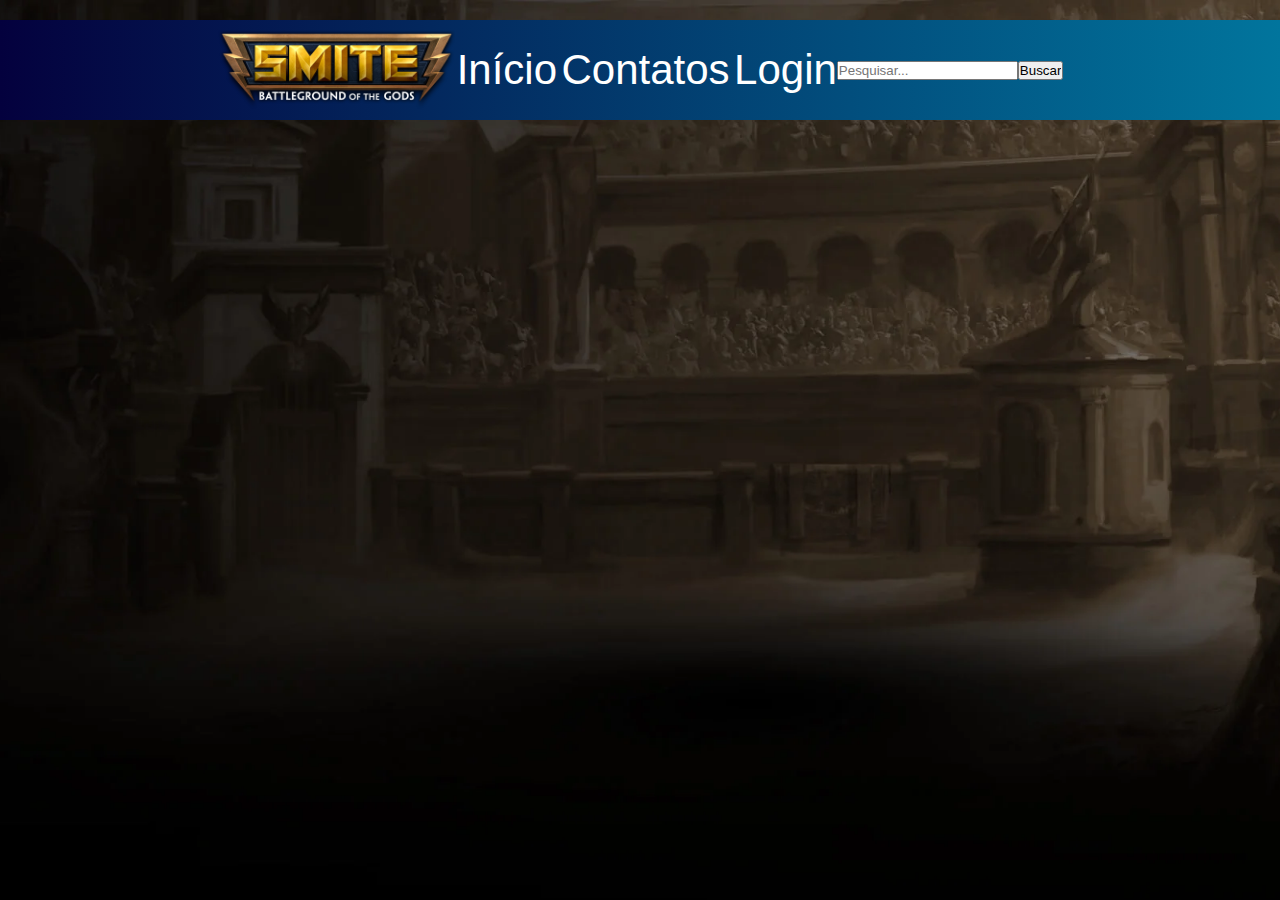
==== index.html @ 687ed517 "add base project" ====
<!DOCTYPE html>
<html lang="pt-BR">
<head>
  <meta charset="UTF-8">
  <meta http-equiv="X-UA-Compatible" content="IE=edge">
  <meta name="viewport" content="width=device-width, initial-scale=1.0">
  <link rel="stylesheet" href="style.css">
  <title>Projeto Intro Web - Smite</title>
</head>
<body>
  <div class="bg-nav">
    <nav class="box-nav">
      <div class="logo">
        <a href="https://www.smitegame.com/" >
        <img src="/assets/logo-smite.webp" alt="Smite"></a>
      </div> 

      <ul class="menu-nav">
        <li>Início</li>
        <li>Contatos</li>
        <li>Login</li>
      </ul>

      <input type="text" placeholder="Pesquisar...">
      <input type="button" value="Buscar">
    </nav>
    
  </div>
</body>
</html>
---- style.css ----
*{
  margin: 0;
  padding: 0;
  box-sizing: border-box;
}

.logo img{
  position: relative;
  display: flex;
  height: 80px;
  width: 240px;
}

.bg-nav {

  display: flex;
  width: 100vw;
  height: 100px;
  position: absolute;
  background-color: #04013e;
  background-image: -webkit-linear-gradient(left, #04013e 0%, #01759d 100%); 
  background-image: linear-gradient(to right, #04013e 0%, #01759d 100%);  
}

.box-nav {
  display: flex;
  align-items: center;
  justify-content: center;
  height: 120px;
}

.menu-nav {
  float: right;
  list-style-type: none;
  line-height: 6.2;
  padding: 0;
  margin: 0;
  transition: all .3s;
  position: relative;

}

.menu-nav li {
  color: white;
  font-size: 42px;
  display: inline-block;
  margin: 0;
  display: inline-block;

}

img {
  overflow-clip-margin: content-box;
  overflow: clip;
}

body{
  background-image: url(/assets/bkg.webp);
  background-repeat: no-repeat;
  background-size: cover;
  background-position: center;
  background-attachment: fixed;
  padding-top: 20px;
  overflow-x: hidden;
}

.box-nav {
  width: 100%;
  height: 100px;
  position: absolute;
  font-family: 'Montserrat', sans-serif;
  right: 0;
}
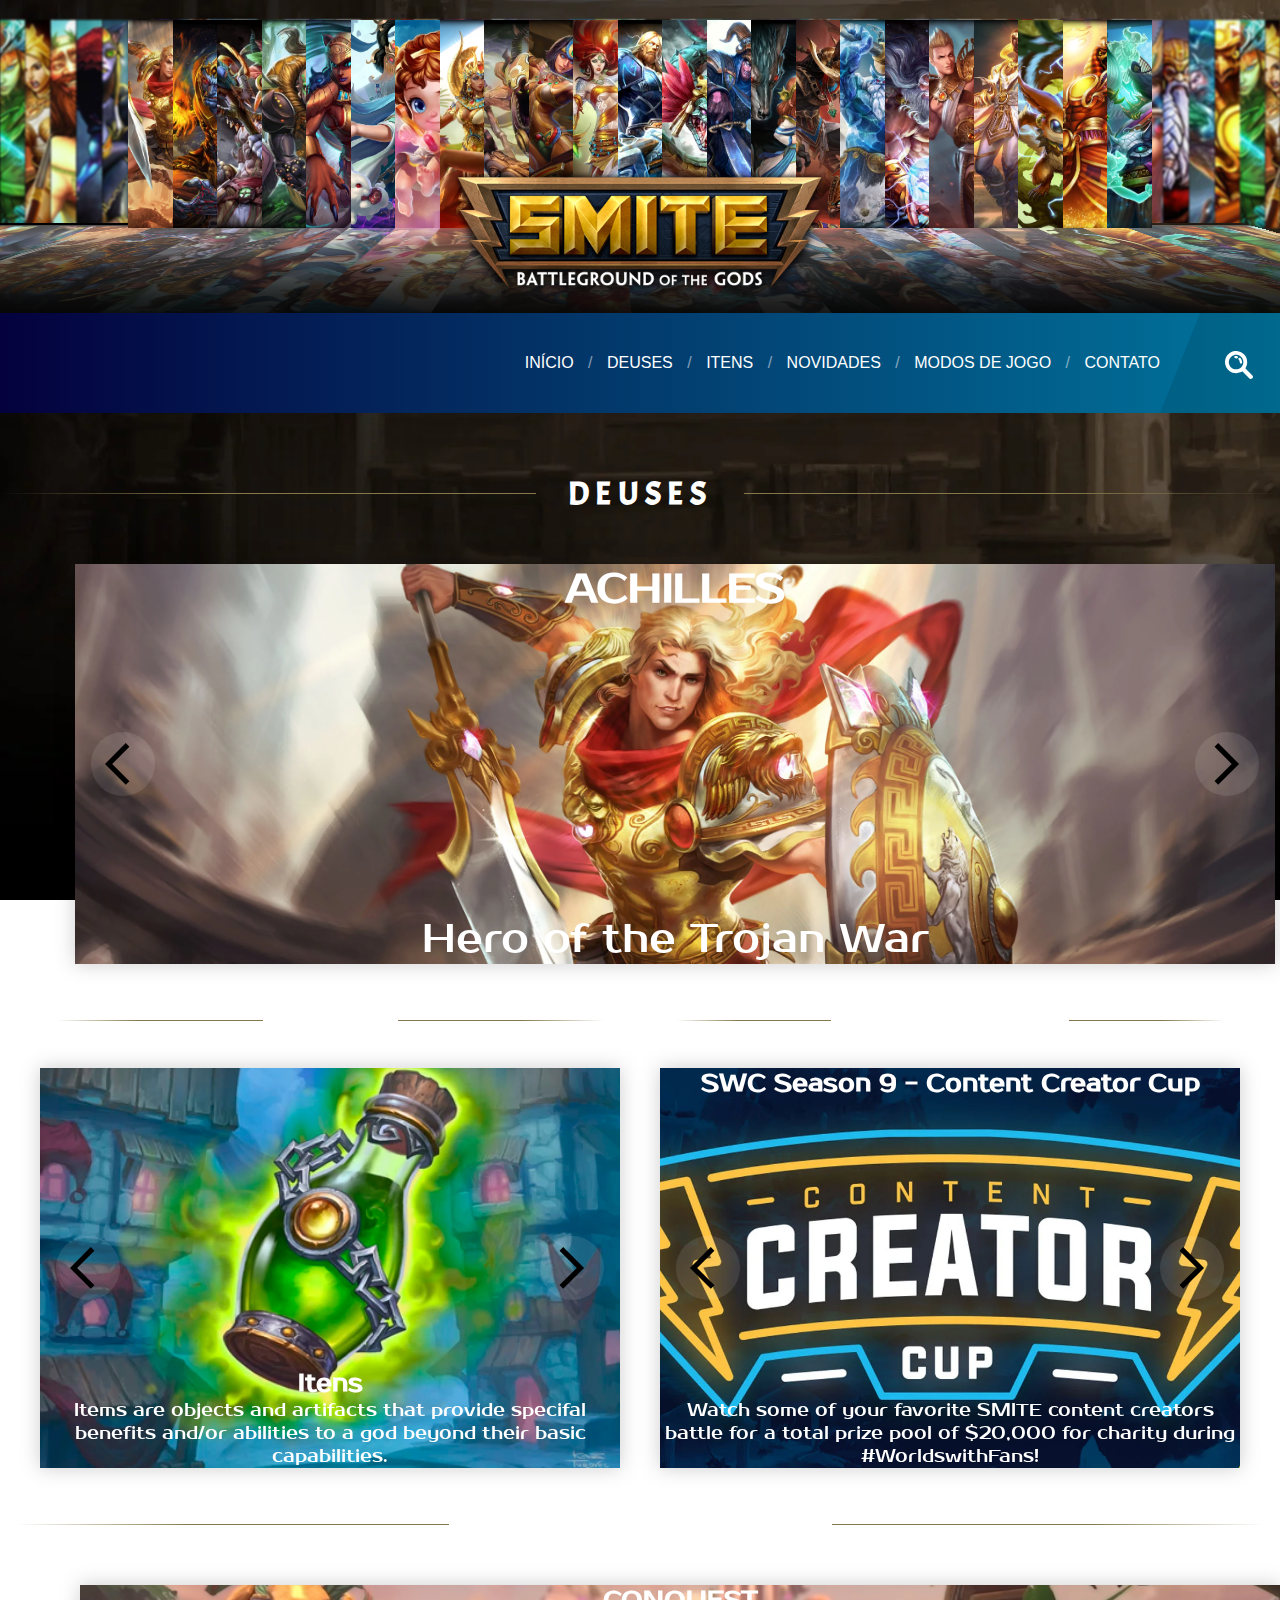
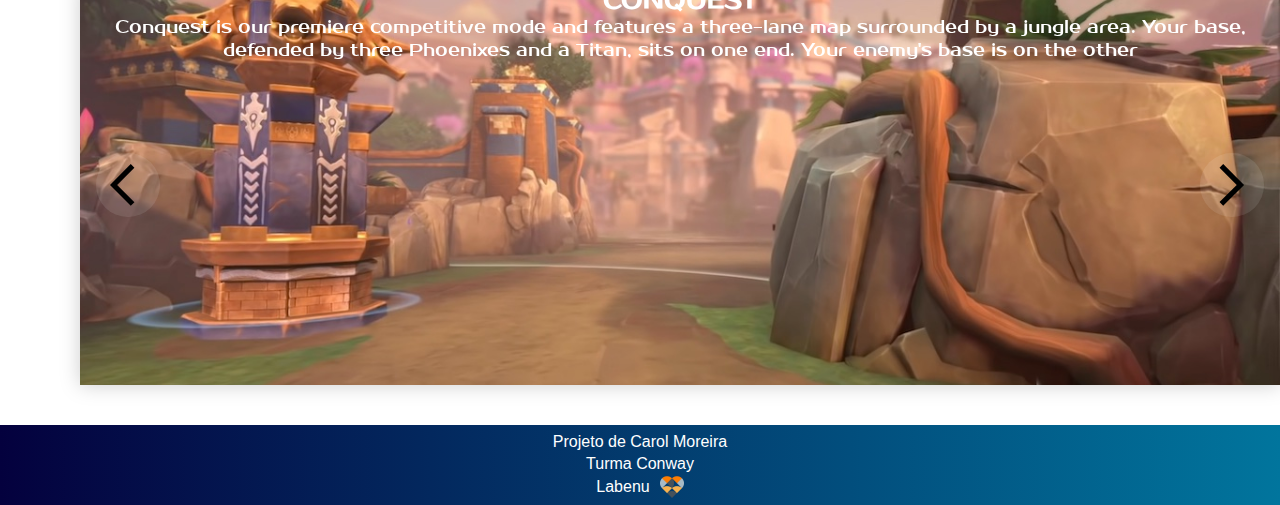
==== commit 4d2fc393: "changes" ====
--- a/index.html
+++ b/index.html
@@ -1,30 +1,504 @@
 <!DOCTYPE html>
 <html lang="pt-BR">
 <head>
-  <meta charset="UTF-8">
-  <meta http-equiv="X-UA-Compatible" content="IE=edge">
-  <meta name="viewport" content="width=device-width, initial-scale=1.0">
-  <link rel="stylesheet" href="style.css">
-  <title>Projeto Intro Web - Smite</title>
+    <meta charset="UTF-8">
+    <meta http-equiv="X-UA-Compatible" content="IE=edge">
+    <meta name="viewport" content="width=device-width, initial-scale=1.0">
+    <link rel="preconnect" href="https://fonts.googleapis.com"><link rel="preconnect" href="https://fonts.gstatic.com" crossorigin><link href="https://fonts.googleapis.com/css2?family=Karantina:wght@300;400;700&family=Prosto+One&display=swap" rel="stylesheet">
+    <link rel="preconnect" href="https://fonts.googleapis.com"><link rel="preconnect" href="https://fonts.gstatic.com" crossorigin><link href="https://fonts.googleapis.com/css2?family=Acme&display=swap" rel="stylesheet">
+    <link rel="stylesheet" href="/styles/style.css">
+    <link rel="stylesheet" href="/styles/cards.css">
+    <link rel="stylesheet" href="/styles/nav-bar.css">
+    <link rel="stylesheet" href="/styles/content.css">
+    <link rel="stylesheet" href="/styles/carousel.css">
+    <link rel="stylesheet" href="/styles/login.css">
+    <script src="/script/index.js"></script>
+    <script src="/script/search.js"></script>
+    <title>Projeto Smite</title>
 </head>
+
 <body>
-  <div class="bg-nav">
-    <nav class="box-nav">
-      <div class="logo">
-        <a href="https://www.smitegame.com/" >
-        <img src="/assets/logo-smite.webp" alt="Smite"></a>
+  
+  <div>
+    <div class="cards-top-container">
+      <a href="https://www.smitegame.com/" class="logo">
+          <img src="/assets/images/logo-smite.webp" alt="Smite"></a>
+
+      <div class="cards-top-bg"></div>
+      
+      <div class="cards-top">
+
+        <div class="img-container">
+            <a href="https://www.smitegame.com/gods/achilles">
+              <img src="/assets/images/cards-top/achilles.webp" alt="achilles">
+            </a>
+        </div>  
+
+        <div class="img-container">
+            <a href="https://www.smitegame.com/gods/agni">
+              <img src="/assets/images/cards-top/agni.webp" alt="agni">
+            </a>
+        </div>
+
+        <div class="img-container">
+          <a href="https://www.smitegame.com/gods/ah-puch">
+            <img src="/assets/images/cards-top/ah-puch.jpg" alt="ah-puch"></a>
+        </div>
+
+        <div class="img-container">
+          <a href="https://www.smitegame.com/gods/ah-muzen-cab">
+            <img src="/assets/images/cards-top/ah_muzen_cab.jpg" alt="ah_muzen_cab"></a>
+        </div>
+
+        <div class="img-container">
+          <a href="https://www.smitegame.com/gods/bastet">
+            <img src="/assets/images/cards-top/bastet_standard-bastet.jpg" alt="bastet"></a>
+        </div>
+
+        <div class="img-container">
+          <a href="https://www.smitegame.com/gods/chang'e">
+            <img src="/assets/images/cards-top/change_standard-change.webp" alt="change"></a>
+        </div>
+
+        <div class="img-container">
+          <a href="https://www.smitegame.com/gods/cupid">
+            <img src="/assets/images/cards-top/cupid_standard-cupid.webp" alt="cupid"></a>
+        </div>
+
+        <div class="img-container">
+          <a href="https://www.smitegame.com/gods/eset">
+            <img src="/assets/images/cards-top/eset_standard-eset.webp" alt="eset"></a>
+        </div>
+
+        <div class="img-container">
+          <a href="https://www.smitegame.com/gods/hades">
+            <img src="/assets/images/cards-top/hades_standard-hades.jpg" alt="hades"></a>
+        </div>
+
+        <div class="img-container">
+          <a href="https://www.smitegame.com/gods/neith">
+            <img src="/assets/images/cards-top/neith_standard-neith.webp" alt="neith"></a>
+        </div>
+
+        <div class="img-container">
+          <a href="https://www.smitegame.com/gods/nu-wa">
+            <img src="/assets/images/cards-top/nu_wa_standard-nu-wa.jpg" alt="nu-wa"></a>
+        </div>
+
+        <div class="img-container">
+          <a href="https://www.smitegame.com/gods/thor">
+            <img src="/assets/images/cards-top/thor_standard-thor.webp" alt="thor"></a>
+        </div>
+
+        <div class="img-container">
+          <a href="https://www.smitegame.com/gods/kukulkan">
+            <img src="/assets/images/cards-top/kukulkan_standard-kukulkan.webp" alt="kukulkan"></a>
+        </div>
+
+        <div class="img-container">
+          <a href="https://www.smitegame.com/gods/loki">
+            <img src="/assets/images/cards-top/loki_standard-loki.jpg" alt="loki"></a>
+        </div>
+
+        <div class="img-container">
+          <a href="https://www.smitegame.com/gods/scylla">
+            <img src="/assets/images/cards-top/scylla_standard-scylla.webp" alt="scylla"></a>
+        </div>
+
+        <div class="img-container">
+          <a href="https://www.smitegame.com/gods/set">
+            <img src="/assets/images/cards-top/set_standard-set.jpg" alt="set"></a>
+        </div>
+
+        <div class="img-container">
+          <a href="https://www.smitegame.com/gods/ymir">
+            <img src="/assets/images/cards-top/ymir_standard-ymir.webp" alt="ymir"></a>
+        </div>
+
+        <div class="img-container">
+          <a href="https://www.smitegame.com/gods/zeus">
+            <img src="/assets/images/cards-top/zeus_standard-zeus.jpg" alt="zeus"></a>
+        </div>
+
+        <div class="img-container">
+          <a href="https://www.smitegame.com/gods/apollo">
+            <img src="/assets/images/cards-top/apollo_standard-apollo.webp" alt="apollo"></a>
+        </div>
+
+        <div class="img-container">
+          <a href="https://www.smitegame.com/gods/olorun">
+            <img src="/assets/images/cards-top/olorun_standard-olorun.webp" alt="olorun"></a>
+        </div>
+
+        <div class="img-container">
+          <a href="https://www.smitegame.com/gods/ratatoskr">
+            <img src="/assets/images/cards-top/ratatoskr_standard-ratatoskr.webp" alt="ratatoskr"></a>
+        </div>
+
+        <div class="img-container">
+          <a href="https://www.smitegame.com/gods/ra">
+            <img src="/assets/images/cards-top/ra_standard-ra.webp" alt="ra"></a>
+        </div>
+
+        <div class="img-container">
+          <a href="https://www.smitegame.com/gods/zhong-kui">
+            <img src="/assets/images/cards-top/zhong_kui_standard-zhong-kui.webp" alt="zhong-kui"></a>
+        </div>
+
+      </div>
+
+        <div class="img-mirror">
+            <img src="/assets/images/img-mirror.svg"></img>
+        </div>
+
+    </div>
+
+    <div class="box-nav">
+      <nav class="nav-bar">
+        <div class="inner">
+          <input id="search-box-id" class="search-box" type=search placeholder="Search...">
+          <a href="/search/index.html" class="search">
+              <div class="nova-search">
+                  <img src="/assets/icons/lupa-de-pesquisa.svg" alt="">
+              </div>   
+          </a>   
+          <ul id="nav-list-id" class="nav-list">
+            <li><a href="#">INÍCIO</a></li>
+            <li><a href="/search/index.html">DEUSES</a></li>
+            <li><a href="#itens">ITENS</a></li>
+            <li><a href="#novidades">NOVIDADES</a></li>
+            <li><a href="#modos-de-jogo">MODOS DE JOGO</a></li>
+            <li><a href="https://www.linkedin.com/in/carol-moreira-a34a2b244/">CONTATO</a></li>
+          </ul>    
+        </div>
+      </nav>
+    </div>
+
+    <div class="title-1" id="deuses">
+      <h1>DEUSES</h1>
+    </div>
+
+    <div class="containers-center">  
+      <div class="carousel-container">
+        <section class="carousel" aria-label="Gallery">
+          <ol class="carousel__viewport">
+
+            <a href="https://www.smitegame.com/gods/achilles" target="_blank">
+              <li id="carousel__slide1"  class="carousel__slide">
+
+                <div class="achilles">
+                  <h3> ACHILLES </h3>
+                  <p>Hero of the Trojan War</p> 
+                </div>
+
+                <div class="carousel__snapper"></div>
+                <a href="#carousel__slide6" class="carousel__prev"></a>
+                <a href="#carousel__slide2" class="carousel__next"></a>
+              </li>
+            </a> 
+
+            <a href="https://www.smitegame.com/gods/discordia" target="_blank">	
+              <li id="carousel__slide2" class="carousel__slide">
+              
+                <div class="discordia">
+                  <h3> DISCORDIA </h3>
+                  <p>Goddess of strife</p>
+                </div>
+
+                <div class="carousel__snapper"></div>
+                <a href="#carousel__slide1" class="carousel__prev"></a>
+                <a href="#carousel__slide3" class="carousel__next"></a>
+              </li>
+            </a>
+
+            <a href="https://www.smitegame.com/gods/hercules" target="_blank">
+              <li id="carousel__slide3" class="carousel__slide">
+                <div class="hercules">
+                  <h3>HERCULES</h3>
+                  <p>Champion of Rome</p>
+                </div>
+
+                <div class="carousel__snapper"></div>
+                <a href="#carousel__slide2" class="carousel__prev"></a>
+                <a href="#carousel__slide4" class="carousel__next"></a>
+              </li>
+            </a>
+      
+            <a href="https://www.smitegame.com/gods/aphrodite">
+              <li id="carousel__slide4" class="carousel__slide">
+                <div class="aphrodite">
+                  <h3>APHRODITE</h3>
+                  <p>Goddess of Beauty</p>
+                </div>
+
+                <div class="carousel__snapper"></div>
+                <a href="#carousel__slide3" class="carousel__prev"></a>
+                <a href="#carousel__slide5" class="carousel__next"></a>
+              </li>
+            </a>
+
+            <a href="https://www.smitegame.com/gods/zeus">
+              <li id="carousel__slide5" class="carousel__slide">
+                <div class="zeus">
+                  <h3>ZEUS</h3>
+                  <p>God of the Sky</p>
+                </div>
+
+                <div class="carousel__snapper"></div>
+                <a href="#carousel__slide4" class="carousel__prev"></a>
+                <a href="#carousel__slide6" class="carousel__next"></a>
+              </li>
+            </a>
+
+            <a href="https://www.smitegame.com/gods/mulan">
+              <li id="carousel__slide6" class="carousel__slide">
+                <div class="mulan">
+                  <h3>MULAN</h3>
+                  <p>The Ascendant Warrior</p>
+                </div>
+
+                <div class="carousel__snapper"></div>
+                <a href="#carousel__slide5" class="carousel__prev"></a>
+                <a href="#carousel__slide7" class="carousel__next"></a>
+              </li>
+            </a>
+
+            <a href="https://www.smitegame.com/gods/">
+              <li id="carousel__slide7" class="carousel__slide">
+                <div class="all-gods">
+                    <div class="top-background">
+                      <div></div>
+                      <h1>VER TODOS</h1>
+                    </div>
+                  <p>os Deuses</p>
+                </div>
+                <div class="carousel__snapper"></div>
+                <a href="#carousel__slide6" class="carousel__prev"></a>
+                <a href="#carousel__slide1" class="carousel__next"></a>
+              </li>
+            </a>
+          </ol>
+        </section>
+      </div>
+    </div>
+
+    <div class="container-carousel-flex">
+      <div class="carousel-container meio-carousel">
+        <div class="title-2" id="itens">
+          <h2>ITENS</h2>
+        </div>
+        <section class="carousel" aria-label="Gallery">
+          <ol class="carousel__viewport">
+    
+            <a href="https://www.smitegame.com/items/" target="_blank">
+              <li id="carousel__items1" class="carousel__slide">
+    
+                <div class="itens">
+                  <h3>Itens</h3>
+                  <p>Items are objects and artifacts that provide specifal benefits and/or abilities to a god beyond their basic capabilities.</p> 
+                </div>
+    
+                <div class="carousel__snapper"></div>
+                <a href="#carousel__items3" class="carousel__prev"></a>
+                <a href="#carousel__items2" class="carousel__next"></a>
+              </li>
+            </a>
+            
+            <a href="https://www.smitegame.com/items/" target="_blank">
+              <li id="carousel__items2" class="carousel__slide">
+    
+                <div class="relics">
+                  <h3>Relics</h3>
+                  <p>
+                    Relics grant the player new abilities like becoming invulnerable for a short duration or reducing the healing received by nearby enemies.
+                  </p> 
+                </div>
+    
+                <div class="carousel__snapper"></div>
+                <a href="#carousel__items1" class="carousel__prev"></a>
+                <a href="#carousel__items3" class="carousel__next"></a>
+              </li>
+            </a>
+            
+            <a href="https://www.smitegame.com/items/" target="_blank">
+              <li id="carousel__items3" class="carousel__slide">
+    
+                <div class="consumables">
+                  <h3>Consumables</h3>
+                  <p>
+                    Consumables are one-time use items that are removed after they are activated.
+                  </p> 
+                </div>
+    
+                <div class="carousel__snapper"></div>
+                <a href="#carousel__items2" class="carousel__prev"></a>
+                <a href="#carousel__items1" class="carousel__next"></a>
+              </li>
+            </a> 
+          </ol>
+        </section>
+      </div>
+
+      
+      <div class="carousel-container meio-carousel">
+        <div class="title-3" id="novidades">
+        <h2>NOVIDADES</h2>
+      </div>
+        <section class="carousel" aria-label="Gallery">
+          <ol class="carousel__viewport">
+    
+            <a href="https://www.smitegame.com/news/swc-season-9-content-creator-cup/" target="_blank">
+              <li id="carousel__news1" class="carousel__slide">
+    
+                <div class="news-1">
+                  <h3>SWC Season 9 - Content Creator Cup</h3>
+                  <p>
+                    Watch some of your favorite SMITE content creators battle for a total prize pool of $20,000 for charity during #WorldswithFans!
+                  </p> 
+                </div>
+    
+                <div class="carousel__snapper"></div>
+                <a href="#carousel__news3" class="carousel__prev"></a>
+                <a href="#carousel__news2" class="carousel__next"></a>
+              </li>
+            </a>
+            
+            <a href="https://www.smitegame.com/news/9-11-bonus-update-live-november-29/" target="_blank">
+              <li id="carousel__news2" class="carousel__slide">
+    
+                <div class="news-2">
+                  <h3>9.11 Bonus Update - Live November 29</h3>
+                  <p>
+                    Category:Console,Dev Insights,Gods,News,PC,PS4,Update Notes,Xbox
+                  </p> 
+                </div>
+    
+                <div class="carousel__snapper"></div>
+                <a href="#carousel__news1" class="carousel__prev"></a>
+                <a href="#carousel__news3" class="carousel__next"></a>
+              </li>
+            </a>
+            
+            <a href="https://www.smitegame.com/news/the-goosening-black-friday-gem-sale/" target="_blank">
+              <li id="carousel__news3" class="carousel__slide">
+    
+                <div class="news-3">
+                  <h3>The Goosening | Black Friday Gem Sale!</h3>
+                  <p>
+                    Category:Console,Event,News,PC,PS4,Xbox
+                  </p> 
+                </div>
+    
+                <div class="carousel__snapper"></div>
+                <a href="#carousel__news2" class="carousel__prev"></a>
+                <a href="#carousel__news1" class="carousel__next"></a>
+              </li>
+            </a> 
+          </ol>
+        </section>
+      </div>
+    </div>
+
+    <div class="title-4" id="modos-de-jogo">
+      <h1>MODOS DE JOGOS</h1>
+    </div>
+    <div class="containers-center">
+      <div class="carousel-container-bottom">
+        <section class="carousel" aria-label="Gallery">
+          <ol class="carousel__viewport">
+
+            <a href="https://www.smitegame.com/game-modes/conquest" target="_blank">
+              <li id="carousel__modes1" class="carousel__slide">
+
+                <div class="conquest">
+                  <h3>CONQUEST</h3>
+                  <p>
+                    Conquest is our premiere competitive mode and features a three-lane map surrounded by a jungle area. Your base, defended by three Phoenixes and a Titan, sits on one end. Your enemy's base is on the other
+                  </p> 
+                </div>
+
+                <div class="carousel__snapper"></div>
+                <a href="#carousel__modes5" class="carousel__prev"></a>
+                <a href="#carousel__modes2" class="carousel__next"></a>
+              </li>
+            </a> 
+
+            <a href="https://www.smitegame.com/game-modes/arena" target="_blank">	
+              <li id="carousel__modes2" class="carousel__slide">
+              
+                <div class="arena">
+                  <h3> ARENA </h3>
+                  <p>
+                    The gladiators have called out for help and the gods have answered. The Arena game mode is a brawling deathmatch where your goal is to defeat enemy players and their minions by reducing their side's ticket count to zero.
+                  </p>
+                </div>
+
+                <div class="carousel__snapper"></div>
+                <a href="#carousel__modes1" class="carousel__prev"></a>
+                <a href="#carousel__modes3" class="carousel__next"></a>
+              </li>
+            </a>
+
+            <a href="https://www.smitegame.com/game-modes/assault" target="_blank">
+              <li id="carousel__modes3"  class="carousel__slide">
+                <div class="assault">
+                  <h3>ASSAULT</h3>
+                  <p>
+                    Assault is similar to the regular conquest mode, but instead features a single lane and no jungle. Your goal is to help protect your base while attacking your enemies' defenses.
+                  </p>
+                </div>
+
+                <div class="carousel__snapper"></div>
+                <a href="#carousel__modes2" class="carousel__prev"></a>
+                <a href="#carousel__modes4" class="carousel__next"></a>
+              </li>
+            </a>
+      
+            <a href="https://www.smitegame.com/game-modes/joust">
+              <li id="carousel__modes4"  class="carousel__slide">
+                <div class="joust">
+                  <h3>JOUST</h3>
+                  <p>
+                    Joust mode features a single-lane map and a side jungle. Your base, defended by one Phoenix and a Titan, sits on one end. Your enemy's base is on the other.
+                  </p>
+                </div>
+
+                <div class="carousel__snapper"></div>
+                <a href="#carousel__modes3" class="carousel__prev"></a>
+                <a href="#carousel__modes5" class="carousel__next"></a>
+              </li>
+            </a>
+
+            <a href="https://www.smitegame.com/game-modes/slash">
+              <li id="carousel__modes5"  class="carousel__slide">
+                <div class="slash">
+                  <h3>SLASH</h3>
+                  <p>
+                    Slash is a fun 5v5 mode highlighting the Egyptian and Maya Pantheons in SMITE. The Slash map features two lanes surrounded by a jungle area. 
+                  </p>
+                </div>
+
+                <div class="carousel__snapper"></div>
+                <a href="#carousel__modes4" class="carousel__prev"></a>
+                <a href="#carousel__modes1" class="carousel__next"></a>
+              </li>
+            </a>
+          </ol>
+        </section>
+      </div>
+    </div>
+  
+    <footer>
+      <div class="footer">
+        <p>Projeto de Carol Moreira</p>
+        <p>Turma Conway</p>
+        <div class="labenu-container">
+          <p>Labenu</p>
+          <img class="coracao" src="/assets/images/1007750651666780310.webp" alt="">
+        </div>   
       </div> 
-
-      <ul class="menu-nav">
-        <li>Início</li>
-        <li>Contatos</li>
-        <li>Login</li>
-      </ul>
-
-      <input type="text" placeholder="Pesquisar...">
-      <input type="button" value="Buscar">
-    </nav>
-    
+      
+    </footer>
   </div>
 </body>
 </html>--- a/styles/style.css
+++ b/styles/style.css
@@ -0,0 +1,45 @@
+*{  
+    margin: 0;
+    padding: 0;
+    box-sizing: border-box; 
+    scroll-behavior: smooth;
+}
+
+body{
+  background-image: url(/assets/images/bkg.webp);
+  background-repeat: no-repeat;
+  background-size: cover;
+  background-position: center;
+  background-attachment: fixed;
+  padding-top: 20px;
+  overflow-x: hidden;
+  cursor: url(/assets/images/cursor.png), auto;
+}
+
+a {
+  cursor: url(/assets/images/cursor-pointer.png), pointer;
+}
+
+.footer {
+  width: 100vw;
+  height: 80px;
+  background-color: #04013e;
+  background-image: -webkit-linear-gradient(left, #04013e 0%, #01759d 100%); 
+  background-image: linear-gradient(to right, #04013e 0%, #01759d 100%);  
+  color: white;
+  font-family: 'Segoe UI', Tahoma, Geneva, Verdana, sans-serif;
+  text-align: center;
+  line-height: 22px;
+  padding: 6px 0;
+}
+
+.labenu-container {
+  display: flex;
+  align-items: center;
+  justify-content: center;
+}
+
+.coracao {
+  width: 24px;
+  margin-left: 10px;
+}--- a/styles/cards.css
+++ b/styles/cards.css
@@ -0,0 +1,85 @@
+
+.cards-container {
+    display:flex;
+    justify-content: space-around;
+    width: 100%;
+}
+
+.img-container{
+    width: 60px;
+    height: 208px;
+    overflow: hidden;
+    z-index: 10;
+}
+
+.img-mirror{
+    z-index: -100;
+    margin-top: -100px;
+    width: 120%;
+    margin-left: -160px;
+    overflow: hidden;
+}
+
+.img-mirror img{
+    width: 100%; 
+    transform:perspective(600px) rotateX(70deg); 
+
+}
+
+.logo{
+    position: absolute;
+    top: 40%;
+    left: 50%;
+    z-index: 100;
+    width: 380px;
+    translate: -50%;
+    z-index: 200;
+}
+
+.logo img{
+    width: 380px;
+}
+
+.img-container img{
+    margin-left: -80%;
+}
+
+.img-container:hover{
+    overflow: initial;
+    transform: scale(1.5);
+    transition: transform 500ms;
+    z-index: 100;
+}
+
+.cards-container img{
+    display:flex;
+    width: 200px;
+}
+
+.image{
+    /* width: 200px; */
+    padding: 16px;
+}
+
+.cards-top{
+    display: flex;
+    width: 100%;
+    padding: 0 10%;
+}
+
+.cards-top-container{
+   position: relative; 
+}
+
+.cards-top-bg{
+    position: absolute;
+    width: 100%;
+    height: 208px;
+    z-index: -1;
+    filter: blur(1px);
+    background-image: url("/assets/images/smite-wallpaper-20.jpg");
+}
+
+.cards-top img{
+    width: 160px;
+}--- a/styles/nav-bar.css
+++ b/styles/nav-bar.css
@@ -0,0 +1,150 @@
+.box-nav {
+  box-sizing: initial !important;
+  margin-top: -85px;
+  display: flex;
+  justify-content: flex-end;
+}
+
+.nav-bar {
+  width: 100%;
+  height: 0px;
+  position: relative;
+  box-shadow: 20px 17px 27px rgba(0, 0, 0, 0.15);
+}
+   
+.nav-bar::before{
+  content: '';
+  display: block;
+}
+ 
+.inner{
+  width: 100%;
+  height: 100px;
+  position: absolute;
+  font-family: 'Montserrat', sans-serif;
+  right: 0;
+  overflow: hidden;
+  background-color: #04013e;
+  background-image: -webkit-linear-gradient(left, #04013e 0%, #01759d 100%); 
+  background-image: linear-gradient(to right, #04013e 0%, #01759d 100%);  
+}
+
+.active{
+  top: 80px!important;
+  position: relative;
+  transition: all .3s;
+}
+
+.nav-list{
+  float: right;
+  list-style-type: none;
+  line-height: 6.2;
+  padding: 0;
+  margin: 0;
+  transition: all .3s;
+  position: relative;
+  top: 0;
+}
+
+.nav-list li{
+  display: inline-block;
+  margin: 0;
+}
+
+.nav-list li::before{
+  content: ' / ';
+  margin: 0 10px;
+  color: rgba(255, 255, 255,0.5);
+}
+
+.nav-list li:first-child::before{
+  display: none;
+} 
+
+.search{
+  width: 120px;
+  height: 0px;
+  float: right;
+  color: #fff;
+  font-size: 18px;
+  border-bottom: 100px solid rgba(0,0,0,0.1);
+  border-left: 40px solid transparent;
+  position: relative;
+  transition: .3s;
+}
+  
+.search::before {
+  content: '';
+}
+  
+.search:hover{
+  border-bottom: 100px solid;
+  border-bottom: 100px solid rgba(0,0,0,0.3);
+}
+
+
+.nova-search{
+  position: relative;
+  left: 25px;
+  top: 38px;
+}
+
+.nova-search img {
+  position: absolute;
+  top: 0;
+  left: 0;
+  z-index: 10;
+  width: 28px;
+  height: 28px;
+}
+
+input[type=search]{
+  background: transparent;
+  border: none;
+  border-bottom: 2px solid #fff;
+}
+
+input.search-box {
+  position: absolute;
+  font-size: 16px;
+  color: #fff;
+  top: -100px;
+  width: 320px;
+  right: 130px;
+  transition: all .3s;
+  margin-top: 20px;
+} 
+
+.search-box-active{
+  top: 15px!important;
+  transition: all .3s;
+}
+
+input:focus{
+  outline: none;
+}
+
+input::-webkit-input-placeholder {
+  color: #fff;
+}
+
+input[type="search"]::-webkit-search-cancel-button {
+  -webkit-appearance: none;
+  height: 1px;
+  width: 15px;
+  background: transparent;
+  border-radius: 50%;
+}  
+
+input::content {
+  color: #fff;
+  font-weight: bold;
+  font-size: 21px;
+  position: absolute;
+  top: -10px;
+}
+
+.nav-list a{
+  color: #fff;
+  text-decoration: none;
+}
--- a/styles/content.css
+++ b/styles/content.css
@@ -0,0 +1,21 @@
+/* .carousel-container {
+   display: flex;
+   flex-direction: row;
+   justify-content: center;
+   align-items: center;
+   margin: 120px auto 0; 
+   width: 1000px;
+   flex-wrap: wrap;
+   
+} */
+
+/* .carousel {
+    width: calc(50% - 40px);
+    background-color: red;
+    height: 400px;
+    margin: 20px;
+} */
+/* 
+.teste {
+    width: 100%;
+} */--- a/styles/carousel.css
+++ b/styles/carousel.css
@@ -0,0 +1,659 @@
+@keyframes tonext {
+    75% {
+      left: 0;
+    }
+    95% {
+      left: 100%;
+    }
+    98% {
+      left: 100%;
+    }
+    99% {
+      left: 0;
+    }
+  }
+  
+  @keyframes tostart {
+    75% {
+      left: 0;
+    }
+    95% {
+      left: -300%;
+    }
+    98% {
+      left: -300%;
+    }
+    99% {
+      left: 0;
+    }
+  }
+  
+  @keyframes snap {
+    96% {
+      scroll-snap-align: center;
+    }
+    97% {
+      scroll-snap-align: none;
+    }
+    99% {
+      scroll-snap-align: none;
+    }
+    100% {
+      scroll-snap-align: center;
+    }
+  }
+  
+  .title-1 {
+    color: white;
+    letter-spacing:  0.4em;
+    font-family: 'Acme', sans-serif;
+    max-width: 100rem;
+    margin-top: 160px;
+    display: flex;
+    justify-content: center;
+    align-items: center;
+  }
+
+  .title-1::after {
+      background: linear-gradient(90deg,#85784a 60%,transparent);
+      margin-left: 2rem;
+      margin-right: 0;
+  }
+
+  .title-1::before {
+    background: linear-gradient(270deg,#85784a 60%,transparent);
+    margin-left: 0;
+    margin-right: 2rem;
+  }
+
+  .title-1:after, .title-1:before {
+    content: "";
+    flex: 1 1;
+    height: 1px;
+  }
+
+  .title-2 {
+    color: white;
+    letter-spacing:  0.4em;
+    font-family: 'Acme', sans-serif;
+    display: flex;
+    margin-bottom: 30px;
+  }
+
+  .title-2::after {
+      background: linear-gradient(90deg,#85784a 60%,transparent);
+      margin-left: 1rem;
+      width: 150px;
+  }
+
+  .title-2::before {
+    background: linear-gradient(270deg,#85784a 60%,transparent);
+    /* margin-left: 0; */
+    margin-right: 1rem;
+    width: 150px;
+
+  }
+
+  .title-2:after, .title-2:before {
+    content: "";
+    flex: 1;
+    height: 1px;
+    margin: 1rem;
+  }
+
+  .title-3 {
+    color: white;
+    letter-spacing:  0.4em;
+    font-family: 'Acme', sans-serif;
+    display: flex;
+    justify-items: center;
+    margin-bottom: 30px;
+  }
+
+  .title-3::after {
+      background: linear-gradient(90deg,#85784a 60%,transparent);
+      margin-left: 1rem;
+      width: 150px;
+  }
+
+  .title-3::before {
+    background: linear-gradient(270deg,#85784a 60%,transparent);
+    /* margin-left: 0; */
+    margin-right: 1rem;
+    width: 150px;
+
+  }
+
+  .title-3:after, .title-3:before {
+    content: "";
+    flex: 1;
+    height: 1px;
+    margin: 1rem;
+  }
+    .title-4 {
+    color: white;
+    letter-spacing:  0.5em;
+    font-family: 'Acme', sans-serif;
+    max-width: 120rem;
+    margin: 30px auto;
+    margin-top: 100px;
+    display: flex;
+    justify-content: center;
+    align-items: center;
+  }
+
+  .title-4::after {
+      background: linear-gradient(90deg,#85784a 60%,transparent);
+      margin-left: 2rem;
+      margin-right: 0;
+  }
+
+  .title-4::before {
+    background: linear-gradient(270deg,#85784a 60%,transparent);
+    margin-left: 0;
+    margin-right: 2rem;
+  }
+
+  .title-4:after, .title-4:before {
+    content: "";
+    flex: 1 1;
+    width: 50px;
+    height: 1px;
+    margin: 1rem;
+  }
+
+  .carousel-container {
+    max-width: 1200px;
+    height: 400px;
+    margin-top: 50px;
+    margin-bottom: 40px;
+    margin-left: 75px;
+    justify-content: center;
+    align-items: center;
+
+  }
+
+  .carousel-container-bottom {
+    max-width: 1200px;
+    height: 400px;
+    margin-top: 40px;
+    margin-bottom: 40px; 
+    margin-left: 80px;
+    justify-content: center;
+    align-items: center;
+  }
+
+  .meio-carousel {
+    width: 580px !important;
+    margin-top: 0 !important;
+    margin-bottom: 0 !important;
+    margin-left: 0 !important;
+  }
+
+  .containers-center {
+    margin: 0 auto;
+  }
+
+  .container-carousel-flex {
+    display: flex;
+    margin: 0 auto;
+    justify-content: space-between;
+    max-width: 1200px;
+  }  
+
+  .carousel-container *::-webkit-scrollbar {
+    display: none;
+  }
+  
+  .carousel-container-bottom *::-webkit-scrollbar {
+    display: none;
+  }
+
+  .carousel ol, .carousel li {
+    list-style: none;
+    margin: 0;
+    padding: 0;
+    width: 100%;
+    height: 25rem;
+  }
+  
+  .carousel {
+    position: relative;
+    filter: drop-shadow(0 0 10px #0003);
+    perspective: 100px;
+  }
+  
+  .carousel__viewport {
+    position: absolute;
+    top: 0;
+    right: 0;
+    bottom: 0;
+    left: 0;
+    display: flex;
+    overflow-x: scroll;
+    counter-reset: item;
+    scroll-behavior: smooth;
+    scroll-snap-type: x mandatory;
+  }
+
+  .top-background {
+    position: relative;
+    width: 100%;
+  }
+
+  .top-background div {
+    background-color: black;
+    width: 100%;
+    height: 40px;
+    opacity: 0.4;
+    box-shadow: 10px 10px 8px black;
+  }
+
+  
+  .top-background h1 {
+    position: absolute;
+    top: 20px;
+    left: 50%;
+    transform: translateX(-50%);
+
+  }
+
+  .carousel__slide {
+    position: relative;
+    flex: 0 0 100%;
+    width: 100%;
+    height: 300px;
+    counter-increment: item;
+  }
+
+  .carousel__slide:before {
+    position: absolute;
+    top: 50%;
+    left: 50%;
+    transform: translate3d(-50%,-40%,70px);
+    color: #fff;
+    font-size: 2em;
+  }
+  
+  .carousel__snapper {
+    position: absolute;
+    top: 0;
+    left: 0;
+    width: 100%;
+    height: 100%;
+    scroll-snap-align: center;
+  }
+
+  @media (hover: hover) {
+    .carousel__snapper {
+      animation-name: tonext, snap;
+      animation-timing-function: ease;
+      /* animation-duration: 4s;
+      animation-iteration-count: infinite; */
+    }
+  
+    .carousel__slide:last-child .carousel__snapper {
+      animation-name: tostart, snap;
+    }
+  }
+  
+  @media (prefers-reduced-motion: reduce) {
+    .carousel__snapper {
+      animation-name: none;
+    }
+  }
+  
+  .carousel:hover .carousel__snapper,
+  .carousel:focus-within .carousel__snapper {
+    animation-name: none;
+  }
+  
+  .carousel__prev, .carousel__next {
+    position: absolute;
+    top: 50%;
+    transform: translateY(-50%);
+    width: 4rem;
+    height: 4rem;
+    border-radius: 50%;
+    background-color: rgba(255, 255, 255, 0.1);
+    background-repeat: no-repeat;
+  }
+
+  .carousel__prev {
+    background-image: url(/assets/icons/arrow_left.svg);
+    left: 16px;
+    background-position: right 10% bottom 50%;
+  }
+  
+  .carousel__next {
+    background-image: url(/assets/icons/arrow_rigth.svg);
+    background-position: center;
+    right: 16px;
+  }
+
+  .achilles {
+    background-image: url(/assets/images/carousel-imgs/Achilles.webp);
+    background-repeat: no-repeat;
+    background-size: cover;
+    background-position: center;
+    width: 100%;
+    height: 100%;
+  }
+
+  .carousel__viewport a {
+    text-decoration: none;
+  }
+
+  .achilles h3 {
+    display: flex;
+    justify-content: center;
+    font-family: 'Prosto One', cursive;
+    color: #fff;
+    text-align: center;
+    font-size: 40px;
+    text-decoration: none;
+  }
+
+  .achilles p {
+    text-align: center;
+    font-size: 40px;
+    color: #ffffff;
+    font-weight: 500;
+    font-family: 'Prosto One', cursive;
+    margin-top: 300px;
+  }
+
+  .discordia {
+    background-image: url(/assets/images/carousel-imgs/discordia-header.webp);
+    background-repeat: no-repeat;
+    background-size: cover;
+    background-position: center;
+    width: 100%;
+    height: 100%;
+  }
+
+  .discordia h3 {
+    text-shadow: 0 0 3rem #000, 0 0 3rem #000;
+    z-index: 10;
+    font-family: 'Prosto One', cursive;
+    color: #fff;
+    text-align: center;
+    font-size: 36px;
+    text-decoration: none;
+  }
+
+  .discordia p {
+    text-align: center;
+    font-size: 40px;
+    color: #ffffff;
+    font-weight: 500;
+    font-family: 'Prosto One', cursive;
+    margin-top: 300px;
+  }
+
+  .hercules {
+    background-image: url(/assets/images/carousel-imgs/Hercules.webp);
+    background-repeat: no-repeat;
+    background-size: cover;
+    background-position: center;
+    width: 100%;
+    height: 100%;
+  }
+
+  .hercules h3 {
+    text-shadow: 0 0 3rem #000, 0 0 3rem #000;
+    z-index: 10;
+    font-family: 'Prosto One', cursive;
+    color: #fff;
+    text-align: center;
+    font-size: 36px;
+    text-decoration: none;
+  }
+
+  .hercules p {
+    text-align: center;
+    font-size: 40px;
+    color: #ffffff;
+    font-weight: 500;
+    font-family: 'Prosto One', cursive;
+    margin-top: 300px;
+  }
+
+  .aphrodite {
+    background-image: url(/assets/images/carousel-imgs/Aphrodite.webp);
+    background-repeat: no-repeat;
+    background-size: cover;
+    background-position: center;
+    width: 100%;
+    height: 100%;
+  }
+
+  .aphrodite h3 {
+    text-shadow: 0 0 3rem #000, 0 0 3rem #000;
+    z-index: 10;
+    font-family: 'Prosto One', cursive;
+    color: #fff;
+    text-align: center;
+    font-size: 36px;
+    text-decoration: none;
+  }
+
+  .aphrodite p {
+    text-align: center;
+    font-size: 40px;
+    color: #ffffff;
+    font-weight: 500;
+    font-family: 'Prosto One', cursive;
+    margin-top: 300px;
+  }
+  
+  .zeus {
+    background-image: url(/assets/images/carousel-imgs/Zeus.webp);
+    background-repeat: no-repeat;
+    background-size: cover;
+    background-position: center;
+    width: 100%;
+    height: 100%;
+  }
+
+  .zeus h3 {
+    text-shadow: 0 0 3rem #000, 0 0 3rem #000;
+    z-index: 10;
+    font-family: 'Prosto One', cursive;
+    color: #fff;
+    text-align: center;
+    font-size: 36px;
+    text-decoration: none;
+  }
+
+  .zeus p {
+    text-align: center;
+    font-size: 40px;
+    color: #ffffff;
+    font-weight: 500;
+    font-family: 'Prosto One', cursive;
+    margin-top: 300px;
+  }
+
+  .mulan {
+    background-image: url(/assets/images/carousel-imgs/Mulan.webp);
+    background-repeat: no-repeat;
+    background-size: cover;
+    background-position: center;
+    width: 100%;
+    height: 100%;
+  }
+
+  .mulan h3 {
+    text-shadow: 0 0 3rem #000, 0 0 3rem #000;
+    z-index: 10;
+    font-family: 'Prosto One', cursive;
+    color: #fff;
+    text-align: center;
+    font-size: 36px;
+    text-decoration: none;
+  }
+
+  .mulan p {
+    text-align: center;
+    font-size: 40px;
+    color: #ffffff;
+    font-weight: 500;
+    font-family: 'Prosto One', cursive;
+    margin-top: 300px;
+  }
+
+  .all-gods {
+    background-image: url(/assets/images/carousel-imgs/all_gods.jpg);
+    background-repeat: no-repeat;
+    background-size: cover;
+    background-position: center;
+    width: 100%;
+    height: 100%;
+  }
+
+  .itens {
+    background-image: url(/assets/images/Potion.webp);
+    background-repeat: no-repeat;
+    background-size: cover;
+    background-position: center;
+    width: 100%;
+    height: 100%;
+  }
+
+  .itens h3 {
+    text-align: center;
+    position: relative;
+    top: 300px;
+  }
+
+  .news-1, .news-2, .news-3 h3 {
+      text-align: center;
+      /* position: relative; */
+      top: 300px;
+  }
+
+  .container-carousel-flex h3 {
+    font-family: 'Prosto One', cursive;
+    color: #fff;
+    text-align: center;
+    font-size: 24px;
+    text-decoration: none;
+  }
+
+  .container-carousel-flex p {
+    text-align: center;
+    font-size: 18px;
+    color: #ffffff;
+    font-weight: 500;
+    font-family: 'Prosto One', cursive;
+    margin-top: 300px;
+  }
+
+  .carousel-container, .carousel-container-bottom h3 {
+    font-family: 'Prosto One', cursive;
+    color: #fff;
+    text-align: center;
+    font-size: 24px;
+    text-decoration: none;
+  }
+
+  .carousel-container, .carousel-container-bottom p {
+    text-align: center;
+    font-size: 18px;
+    color: #ffffff;
+    font-weight: 500;
+    font-family: 'Prosto One', cursive;
+  
+  }
+
+  .relics {
+    background-image: url(/assets/images/reliquia.jpg);
+    background-repeat: no-repeat;
+    background-size: cover;
+    background-position: center;
+    width: 100%;
+    height: 100%;
+  }
+
+  .consumables {
+    background-image: url(/assets/images/consumablewebp.webp);
+    background-repeat: no-repeat;
+    background-size: cover;
+    background-position: center;
+    width: 100%;
+    height: 100%;
+  }
+
+
+  .news-1 {
+    background-image: url(/assets/images/creator-cup-header.webp);
+    background-repeat: no-repeat;
+    background-size: cover;
+    background-position: center;
+    width: 100%;
+    height: 100%;
+  }
+
+  .news-2 {
+      background-image: url(/assets/images/UpdateNotes.webp);
+      background-repeat: no-repeat;
+      background-size: cover;
+      background-position: center;
+      width: 100%;
+      height: 100%;
+  }
+
+  .news-3 {
+      background-image: url(/assets/images/Goosening-GemSale.webp);
+      background-repeat: no-repeat;
+      background-size: cover;
+      background-position: center;
+      width: 100%;
+      height: 100%;
+  }
+
+  .conquest {
+    background-image: url(/assets/images/conquest-header.webp);
+    background-repeat: no-repeat;
+    background-size: cover;
+    background-position: center;
+    width: 100%;
+    height: 100%;
+  }
+
+  .arena {
+    background-image: url(/assets/images/-arena-oval.webp);
+    background-repeat: no-repeat;
+    background-size: cover;
+    background-position: center;
+    width: 100%;
+    height: 100%;
+  }
+
+  .assault {
+    background-image: url(/assets/images/assault.jpg);
+    background-repeat: no-repeat;
+    background-size: cover;
+    background-position: center;
+    width: 100%;
+    height: 100%;
+  }
+
+  .joust {
+      background-image: url(/assets/images/joust.jpg);
+      background-repeat: no-repeat;
+      background-size: cover;
+      background-position: center;
+      width: 100%;
+      height: 100%;
+  }
+
+  .slash {
+    background-image: url(/assets/images/slash.webp);
+      background-repeat: no-repeat;
+      background-size: cover;
+      background-position: center;
+      width: 100%;
+      height: 100%;
+  }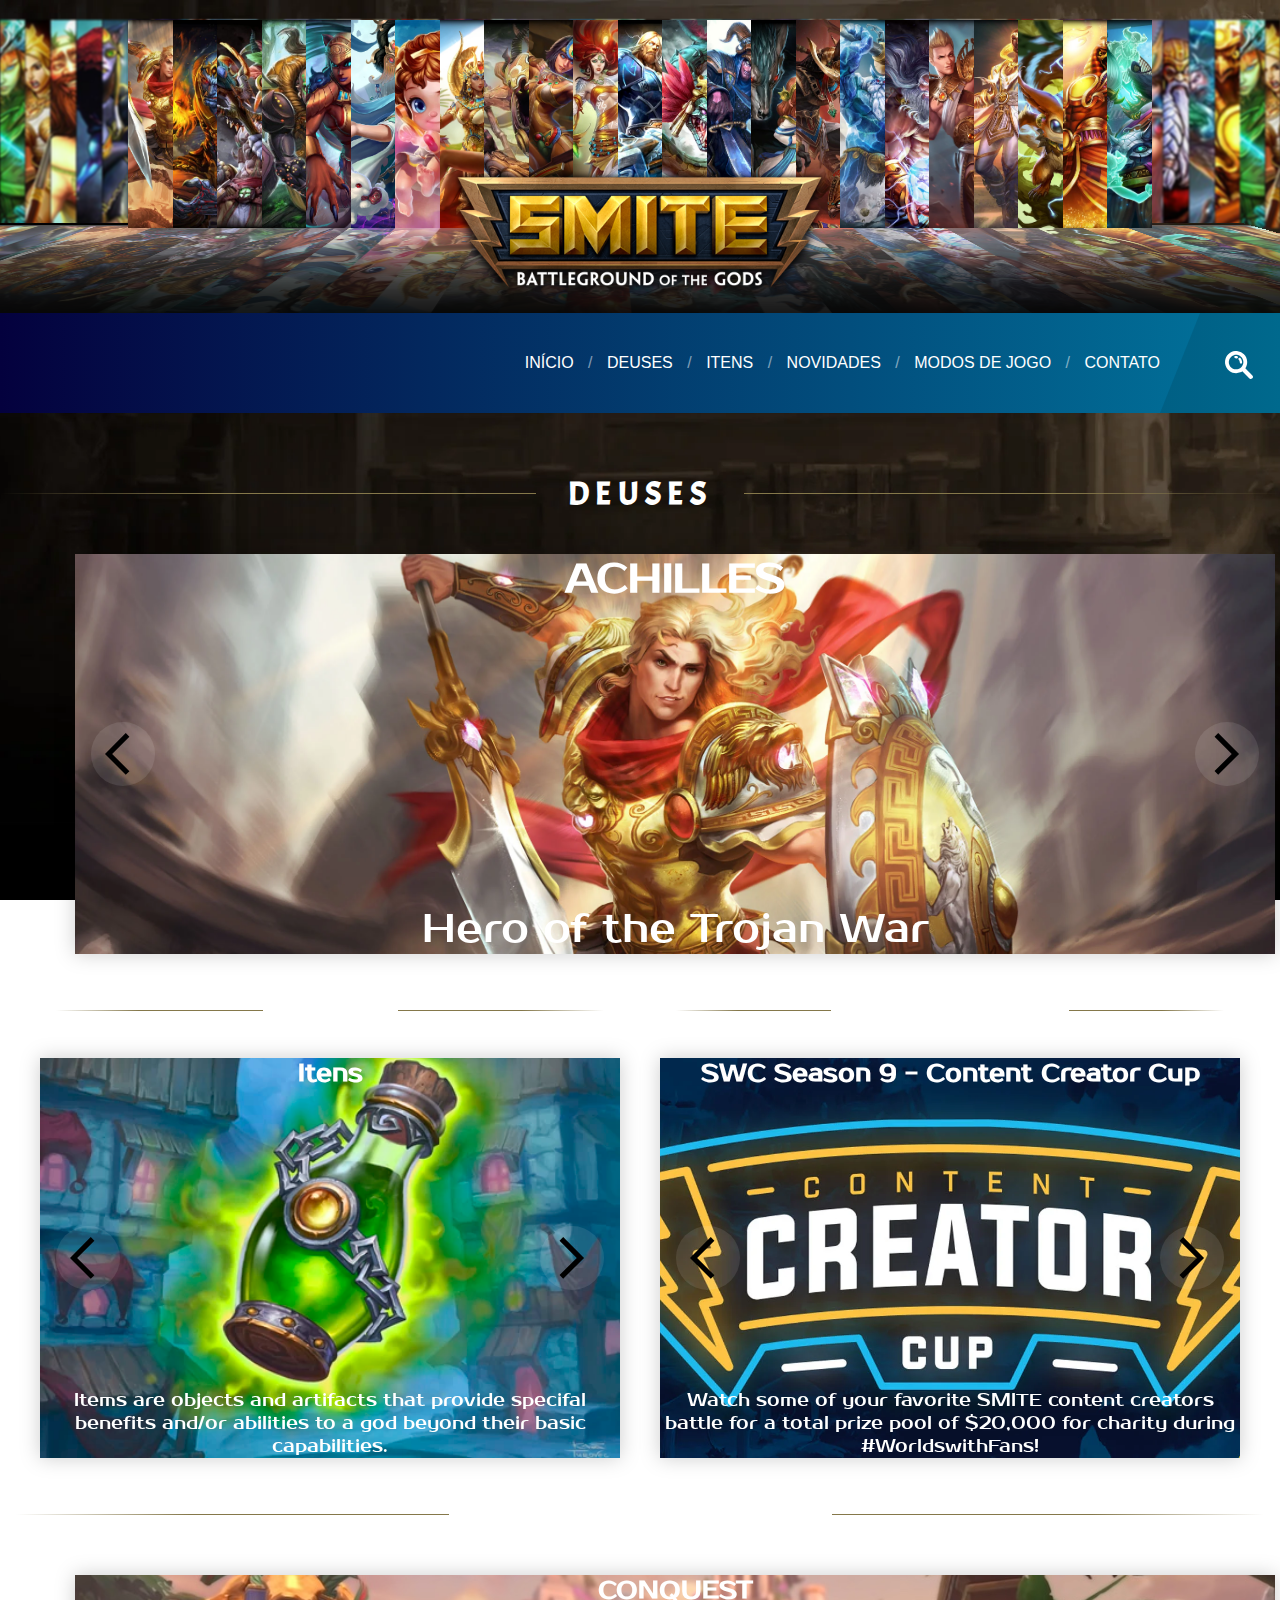
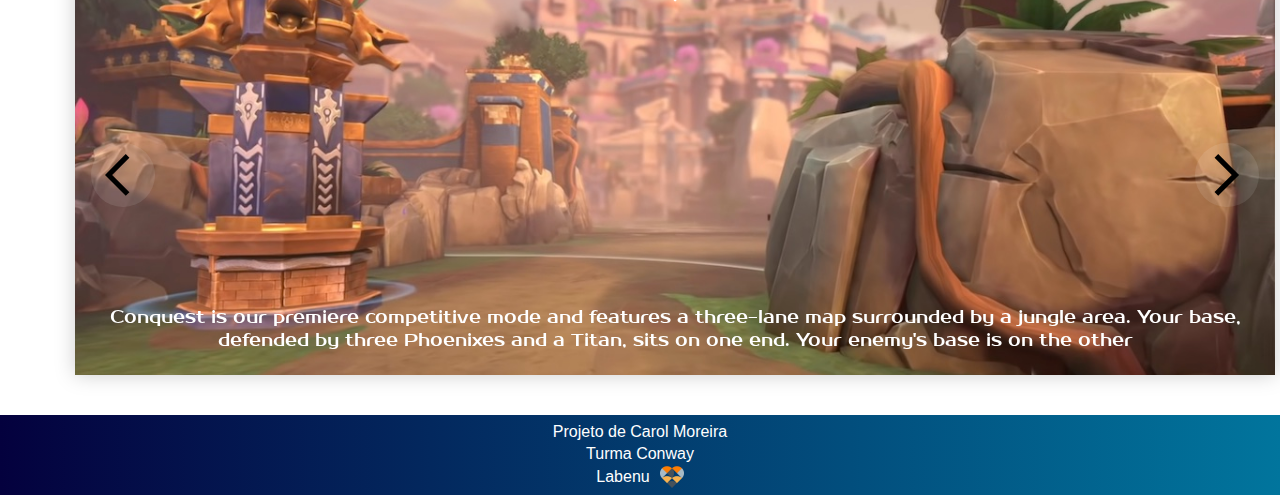
==== commit 94714347: "improve styles" ====
--- a/index.html
+++ b/index.html
@@ -1,504 +1,514 @@
 <!DOCTYPE html>
 <html lang="pt-BR">
+
 <head>
-    <meta charset="UTF-8">
-    <meta http-equiv="X-UA-Compatible" content="IE=edge">
-    <meta name="viewport" content="width=device-width, initial-scale=1.0">
-    <link rel="preconnect" href="https://fonts.googleapis.com"><link rel="preconnect" href="https://fonts.gstatic.com" crossorigin><link href="https://fonts.googleapis.com/css2?family=Karantina:wght@300;400;700&family=Prosto+One&display=swap" rel="stylesheet">
-    <link rel="preconnect" href="https://fonts.googleapis.com"><link rel="preconnect" href="https://fonts.gstatic.com" crossorigin><link href="https://fonts.googleapis.com/css2?family=Acme&display=swap" rel="stylesheet">
-    <link rel="stylesheet" href="/styles/style.css">
-    <link rel="stylesheet" href="/styles/cards.css">
-    <link rel="stylesheet" href="/styles/nav-bar.css">
-    <link rel="stylesheet" href="/styles/content.css">
-    <link rel="stylesheet" href="/styles/carousel.css">
-    <link rel="stylesheet" href="/styles/login.css">
-    <script src="/script/index.js"></script>
-    <script src="/script/search.js"></script>
-    <title>Projeto Smite</title>
+  <meta charset="UTF-8">
+  <meta http-equiv="X-UA-Compatible" content="IE=edge">
+  <meta name="viewport" content="width=device-width, initial-scale=1.0">
+  <link rel="preconnect" href="https://fonts.googleapis.com">
+  <link rel="preconnect" href="https://fonts.gstatic.com" crossorigin>
+  <link href="https://fonts.googleapis.com/css2?family=Karantina:wght@300;400;700&family=Prosto+One&display=swap"
+    rel="stylesheet">
+  <link rel="preconnect" href="https://fonts.googleapis.com">
+  <link rel="preconnect" href="https://fonts.gstatic.com" crossorigin>
+  <link href="https://fonts.googleapis.com/css2?family=Acme&display=swap" rel="stylesheet">
+  <link rel="stylesheet" href="/styles/style.css">
+  <link rel="stylesheet" href="/styles/cards.css">
+  <link rel="stylesheet" href="/styles/nav-bar.css">
+  <link rel="stylesheet" href="/styles/content.css">
+  <link rel="stylesheet" href="/styles/carousel.css">
+  <link rel="stylesheet" href="/styles/login.css">
+  <script src="/script/index.js"></script>
+  <script src="/script/search.js"></script>
+  <title>Projeto Smite</title>
 </head>
 
 <body>
-  
-  <div>
-    <div class="cards-top-container">
-      <a href="https://www.smitegame.com/" class="logo">
-          <img src="/assets/images/logo-smite.webp" alt="Smite"></a>
-
-      <div class="cards-top-bg"></div>
-      
-      <div class="cards-top">
-
-        <div class="img-container">
-            <a href="https://www.smitegame.com/gods/achilles">
-              <img src="/assets/images/cards-top/achilles.webp" alt="achilles">
-            </a>
-        </div>  
-
-        <div class="img-container">
-            <a href="https://www.smitegame.com/gods/agni">
-              <img src="/assets/images/cards-top/agni.webp" alt="agni">
-            </a>
-        </div>
-
-        <div class="img-container">
-          <a href="https://www.smitegame.com/gods/ah-puch">
-            <img src="/assets/images/cards-top/ah-puch.jpg" alt="ah-puch"></a>
-        </div>
-
-        <div class="img-container">
-          <a href="https://www.smitegame.com/gods/ah-muzen-cab">
-            <img src="/assets/images/cards-top/ah_muzen_cab.jpg" alt="ah_muzen_cab"></a>
-        </div>
-
-        <div class="img-container">
-          <a href="https://www.smitegame.com/gods/bastet">
-            <img src="/assets/images/cards-top/bastet_standard-bastet.jpg" alt="bastet"></a>
-        </div>
-
-        <div class="img-container">
-          <a href="https://www.smitegame.com/gods/chang'e">
-            <img src="/assets/images/cards-top/change_standard-change.webp" alt="change"></a>
-        </div>
-
-        <div class="img-container">
-          <a href="https://www.smitegame.com/gods/cupid">
-            <img src="/assets/images/cards-top/cupid_standard-cupid.webp" alt="cupid"></a>
-        </div>
-
-        <div class="img-container">
-          <a href="https://www.smitegame.com/gods/eset">
-            <img src="/assets/images/cards-top/eset_standard-eset.webp" alt="eset"></a>
-        </div>
-
-        <div class="img-container">
-          <a href="https://www.smitegame.com/gods/hades">
-            <img src="/assets/images/cards-top/hades_standard-hades.jpg" alt="hades"></a>
-        </div>
-
-        <div class="img-container">
-          <a href="https://www.smitegame.com/gods/neith">
-            <img src="/assets/images/cards-top/neith_standard-neith.webp" alt="neith"></a>
-        </div>
-
-        <div class="img-container">
-          <a href="https://www.smitegame.com/gods/nu-wa">
-            <img src="/assets/images/cards-top/nu_wa_standard-nu-wa.jpg" alt="nu-wa"></a>
-        </div>
-
-        <div class="img-container">
-          <a href="https://www.smitegame.com/gods/thor">
-            <img src="/assets/images/cards-top/thor_standard-thor.webp" alt="thor"></a>
-        </div>
-
-        <div class="img-container">
-          <a href="https://www.smitegame.com/gods/kukulkan">
-            <img src="/assets/images/cards-top/kukulkan_standard-kukulkan.webp" alt="kukulkan"></a>
-        </div>
-
-        <div class="img-container">
-          <a href="https://www.smitegame.com/gods/loki">
-            <img src="/assets/images/cards-top/loki_standard-loki.jpg" alt="loki"></a>
-        </div>
-
-        <div class="img-container">
-          <a href="https://www.smitegame.com/gods/scylla">
-            <img src="/assets/images/cards-top/scylla_standard-scylla.webp" alt="scylla"></a>
-        </div>
-
-        <div class="img-container">
-          <a href="https://www.smitegame.com/gods/set">
-            <img src="/assets/images/cards-top/set_standard-set.jpg" alt="set"></a>
-        </div>
-
-        <div class="img-container">
-          <a href="https://www.smitegame.com/gods/ymir">
-            <img src="/assets/images/cards-top/ymir_standard-ymir.webp" alt="ymir"></a>
-        </div>
-
-        <div class="img-container">
-          <a href="https://www.smitegame.com/gods/zeus">
-            <img src="/assets/images/cards-top/zeus_standard-zeus.jpg" alt="zeus"></a>
-        </div>
-
-        <div class="img-container">
-          <a href="https://www.smitegame.com/gods/apollo">
-            <img src="/assets/images/cards-top/apollo_standard-apollo.webp" alt="apollo"></a>
-        </div>
-
-        <div class="img-container">
-          <a href="https://www.smitegame.com/gods/olorun">
-            <img src="/assets/images/cards-top/olorun_standard-olorun.webp" alt="olorun"></a>
-        </div>
-
-        <div class="img-container">
-          <a href="https://www.smitegame.com/gods/ratatoskr">
-            <img src="/assets/images/cards-top/ratatoskr_standard-ratatoskr.webp" alt="ratatoskr"></a>
-        </div>
-
-        <div class="img-container">
-          <a href="https://www.smitegame.com/gods/ra">
-            <img src="/assets/images/cards-top/ra_standard-ra.webp" alt="ra"></a>
-        </div>
-
-        <div class="img-container">
-          <a href="https://www.smitegame.com/gods/zhong-kui">
-            <img src="/assets/images/cards-top/zhong_kui_standard-zhong-kui.webp" alt="zhong-kui"></a>
-        </div>
-
-      </div>
-
-        <div class="img-mirror">
-            <img src="/assets/images/img-mirror.svg"></img>
-        </div>
-
-    </div>
-
-    <div class="box-nav">
-      <nav class="nav-bar">
-        <div class="inner">
-          <input id="search-box-id" class="search-box" type=search placeholder="Search...">
-          <a href="/search/index.html" class="search">
-              <div class="nova-search">
-                  <img src="/assets/icons/lupa-de-pesquisa.svg" alt="">
-              </div>   
-          </a>   
-          <ul id="nav-list-id" class="nav-list">
-            <li><a href="#">INÍCIO</a></li>
-            <li><a href="/search/index.html">DEUSES</a></li>
-            <li><a href="#itens">ITENS</a></li>
-            <li><a href="#novidades">NOVIDADES</a></li>
-            <li><a href="#modos-de-jogo">MODOS DE JOGO</a></li>
-            <li><a href="https://www.linkedin.com/in/carol-moreira-a34a2b244/">CONTATO</a></li>
-          </ul>    
-        </div>
-      </nav>
-    </div>
-
-    <div class="title-1" id="deuses">
-      <h1>DEUSES</h1>
-    </div>
-
-    <div class="containers-center">  
-      <div class="carousel-container">
-        <section class="carousel" aria-label="Gallery">
-          <ol class="carousel__viewport">
-
-            <a href="https://www.smitegame.com/gods/achilles" target="_blank">
-              <li id="carousel__slide1"  class="carousel__slide">
-
-                <div class="achilles">
-                  <h3> ACHILLES </h3>
-                  <p>Hero of the Trojan War</p> 
-                </div>
-
-                <div class="carousel__snapper"></div>
-                <a href="#carousel__slide6" class="carousel__prev"></a>
-                <a href="#carousel__slide2" class="carousel__next"></a>
-              </li>
-            </a> 
-
-            <a href="https://www.smitegame.com/gods/discordia" target="_blank">	
-              <li id="carousel__slide2" class="carousel__slide">
-              
-                <div class="discordia">
-                  <h3> DISCORDIA </h3>
-                  <p>Goddess of strife</p>
-                </div>
-
-                <div class="carousel__snapper"></div>
-                <a href="#carousel__slide1" class="carousel__prev"></a>
-                <a href="#carousel__slide3" class="carousel__next"></a>
-              </li>
-            </a>
-
-            <a href="https://www.smitegame.com/gods/hercules" target="_blank">
-              <li id="carousel__slide3" class="carousel__slide">
-                <div class="hercules">
-                  <h3>HERCULES</h3>
-                  <p>Champion of Rome</p>
-                </div>
-
-                <div class="carousel__snapper"></div>
-                <a href="#carousel__slide2" class="carousel__prev"></a>
-                <a href="#carousel__slide4" class="carousel__next"></a>
-              </li>
-            </a>
-      
-            <a href="https://www.smitegame.com/gods/aphrodite">
-              <li id="carousel__slide4" class="carousel__slide">
-                <div class="aphrodite">
-                  <h3>APHRODITE</h3>
-                  <p>Goddess of Beauty</p>
-                </div>
-
-                <div class="carousel__snapper"></div>
-                <a href="#carousel__slide3" class="carousel__prev"></a>
-                <a href="#carousel__slide5" class="carousel__next"></a>
-              </li>
-            </a>
-
-            <a href="https://www.smitegame.com/gods/zeus">
-              <li id="carousel__slide5" class="carousel__slide">
-                <div class="zeus">
-                  <h3>ZEUS</h3>
-                  <p>God of the Sky</p>
-                </div>
-
-                <div class="carousel__snapper"></div>
-                <a href="#carousel__slide4" class="carousel__prev"></a>
-                <a href="#carousel__slide6" class="carousel__next"></a>
-              </li>
-            </a>
-
-            <a href="https://www.smitegame.com/gods/mulan">
-              <li id="carousel__slide6" class="carousel__slide">
-                <div class="mulan">
-                  <h3>MULAN</h3>
-                  <p>The Ascendant Warrior</p>
-                </div>
-
-                <div class="carousel__snapper"></div>
-                <a href="#carousel__slide5" class="carousel__prev"></a>
-                <a href="#carousel__slide7" class="carousel__next"></a>
-              </li>
-            </a>
-
-            <a href="https://www.smitegame.com/gods/">
-              <li id="carousel__slide7" class="carousel__slide">
-                <div class="all-gods">
-                    <div class="top-background">
-                      <div></div>
-                      <h1>VER TODOS</h1>
-                    </div>
-                  <p>os Deuses</p>
-                </div>
-                <div class="carousel__snapper"></div>
-                <a href="#carousel__slide6" class="carousel__prev"></a>
-                <a href="#carousel__slide1" class="carousel__next"></a>
-              </li>
-            </a>
-          </ol>
-        </section>
-      </div>
-    </div>
-
-    <div class="container-carousel-flex">
-      <div class="carousel-container meio-carousel">
-        <div class="title-2" id="itens">
-          <h2>ITENS</h2>
-        </div>
-        <section class="carousel" aria-label="Gallery">
-          <ol class="carousel__viewport">
-    
-            <a href="https://www.smitegame.com/items/" target="_blank">
-              <li id="carousel__items1" class="carousel__slide">
-    
-                <div class="itens">
-                  <h3>Itens</h3>
-                  <p>Items are objects and artifacts that provide specifal benefits and/or abilities to a god beyond their basic capabilities.</p> 
-                </div>
-    
-                <div class="carousel__snapper"></div>
-                <a href="#carousel__items3" class="carousel__prev"></a>
-                <a href="#carousel__items2" class="carousel__next"></a>
-              </li>
-            </a>
-            
-            <a href="https://www.smitegame.com/items/" target="_blank">
-              <li id="carousel__items2" class="carousel__slide">
-    
-                <div class="relics">
-                  <h3>Relics</h3>
-                  <p>
-                    Relics grant the player new abilities like becoming invulnerable for a short duration or reducing the healing received by nearby enemies.
-                  </p> 
-                </div>
-    
-                <div class="carousel__snapper"></div>
-                <a href="#carousel__items1" class="carousel__prev"></a>
-                <a href="#carousel__items3" class="carousel__next"></a>
-              </li>
-            </a>
-            
-            <a href="https://www.smitegame.com/items/" target="_blank">
-              <li id="carousel__items3" class="carousel__slide">
-    
-                <div class="consumables">
-                  <h3>Consumables</h3>
-                  <p>
-                    Consumables are one-time use items that are removed after they are activated.
-                  </p> 
-                </div>
-    
-                <div class="carousel__snapper"></div>
-                <a href="#carousel__items2" class="carousel__prev"></a>
-                <a href="#carousel__items1" class="carousel__next"></a>
-              </li>
-            </a> 
-          </ol>
-        </section>
-      </div>
-
-      
-      <div class="carousel-container meio-carousel">
-        <div class="title-3" id="novidades">
+  <div class="cards-top-container">
+    <a href="https://www.smitegame.com/" class="logo">
+      <img src="/assets/images/logo-smite.webp" alt="Smite">
+    </a>
+
+    <div class="cards-top-bg"></div>
+
+    <div class="cards-top">
+
+      <div class="img-container">
+        <a href="https://www.smitegame.com/gods/achilles">
+          <img src="/assets/images/cards-top/achilles.webp" alt="achilles">
+        </a>
+      </div>
+
+      <div class="img-container">
+        <a href="https://www.smitegame.com/gods/agni">
+          <img src="/assets/images/cards-top/agni.webp" alt="agni">
+        </a>
+      </div>
+
+      <div class="img-container">
+        <a href="https://www.smitegame.com/gods/ah-puch">
+          <img src="/assets/images/cards-top/ah-puch.jpg" alt="ah-puch"></a>
+      </div>
+
+      <div class="img-container">
+        <a href="https://www.smitegame.com/gods/ah-muzen-cab">
+          <img src="/assets/images/cards-top/ah_muzen_cab.jpg" alt="ah_muzen_cab"></a>
+      </div>
+
+      <div class="img-container">
+        <a href="https://www.smitegame.com/gods/bastet">
+          <img src="/assets/images/cards-top/bastet_standard-bastet.jpg" alt="bastet"></a>
+      </div>
+
+      <div class="img-container">
+        <a href="https://www.smitegame.com/gods/chang'e">
+          <img src="/assets/images/cards-top/change_standard-change.webp" alt="change"></a>
+      </div>
+
+      <div class="img-container">
+        <a href="https://www.smitegame.com/gods/cupid">
+          <img src="/assets/images/cards-top/cupid_standard-cupid.webp" alt="cupid"></a>
+      </div>
+
+      <div class="img-container">
+        <a href="https://www.smitegame.com/gods/eset">
+          <img src="/assets/images/cards-top/eset_standard-eset.webp" alt="eset"></a>
+      </div>
+
+      <div class="img-container">
+        <a href="https://www.smitegame.com/gods/hades">
+          <img src="/assets/images/cards-top/hades_standard-hades.jpg" alt="hades"></a>
+      </div>
+
+      <div class="img-container">
+        <a href="https://www.smitegame.com/gods/neith">
+          <img src="/assets/images/cards-top/neith_standard-neith.webp" alt="neith"></a>
+      </div>
+
+      <div class="img-container">
+        <a href="https://www.smitegame.com/gods/nu-wa">
+          <img src="/assets/images/cards-top/nu_wa_standard-nu-wa.jpg" alt="nu-wa"></a>
+      </div>
+
+      <div class="img-container">
+        <a href="https://www.smitegame.com/gods/thor">
+          <img src="/assets/images/cards-top/thor_standard-thor.webp" alt="thor"></a>
+      </div>
+
+      <div class="img-container">
+        <a href="https://www.smitegame.com/gods/kukulkan">
+          <img src="/assets/images/cards-top/kukulkan_standard-kukulkan.webp" alt="kukulkan"></a>
+      </div>
+
+      <div class="img-container">
+        <a href="https://www.smitegame.com/gods/loki">
+          <img src="/assets/images/cards-top/loki_standard-loki.jpg" alt="loki"></a>
+      </div>
+
+      <div class="img-container">
+        <a href="https://www.smitegame.com/gods/scylla">
+          <img src="/assets/images/cards-top/scylla_standard-scylla.webp" alt="scylla"></a>
+      </div>
+
+      <div class="img-container">
+        <a href="https://www.smitegame.com/gods/set">
+          <img src="/assets/images/cards-top/set_standard-set.jpg" alt="set"></a>
+      </div>
+
+      <div class="img-container">
+        <a href="https://www.smitegame.com/gods/ymir">
+          <img src="/assets/images/cards-top/ymir_standard-ymir.webp" alt="ymir"></a>
+      </div>
+
+      <div class="img-container">
+        <a href="https://www.smitegame.com/gods/zeus">
+          <img src="/assets/images/cards-top/zeus_standard-zeus.jpg" alt="zeus"></a>
+      </div>
+
+      <div class="img-container">
+        <a href="https://www.smitegame.com/gods/apollo">
+          <img src="/assets/images/cards-top/apollo_standard-apollo.webp" alt="apollo"></a>
+      </div>
+
+      <div class="img-container">
+        <a href="https://www.smitegame.com/gods/olorun">
+          <img src="/assets/images/cards-top/olorun_standard-olorun.webp" alt="olorun"></a>
+      </div>
+
+      <div class="img-container">
+        <a href="https://www.smitegame.com/gods/ratatoskr">
+          <img src="/assets/images/cards-top/ratatoskr_standard-ratatoskr.webp" alt="ratatoskr"></a>
+      </div>
+
+      <div class="img-container">
+        <a href="https://www.smitegame.com/gods/ra">
+          <img src="/assets/images/cards-top/ra_standard-ra.webp" alt="ra"></a>
+      </div>
+
+      <div class="img-container">
+        <a href="https://www.smitegame.com/gods/zhong-kui">
+          <img src="/assets/images/cards-top/zhong_kui_standard-zhong-kui.webp" alt="zhong-kui"></a>
+      </div>
+
+    </div>
+
+    <div class="img-mirror">
+      <img src="/assets/images/img-mirror.svg"></img>
+    </div>
+
+  </div>
+
+  <div class="box-nav">
+    <nav class="nav-bar">
+      <div class="inner">
+        <input id="search-box-id" class="search-box" type=search placeholder="Search...">
+        <a href="/search/index.html" class="search">
+          <div class="nova-search">
+            <img src="/assets/icons/lupa-de-pesquisa.svg" alt="">
+          </div>
+        </a>
+        <ul id="nav-list-id" class="nav-list">
+          <li><a href="#">INÍCIO</a></li>
+          <li><a href="/search/index.html">DEUSES</a></li>
+          <li><a href="#itens">ITENS</a></li>
+          <li><a href="#novidades">NOVIDADES</a></li>
+          <li><a href="#modos-de-jogo">MODOS DE JOGO</a></li>
+          <li><a href="https://www.linkedin.com/in/carol-moreira-a34a2b244/">CONTATO</a></li>
+        </ul>
+      </div>
+    </nav>
+  </div>
+
+  <div class="title-1" id="deuses">
+    <h1>DEUSES</h1>
+  </div>
+
+  <div class="containers-center">
+    <div class="carousel-container">
+      <section class="carousel" aria-label="Gallery">
+        <ol class="carousel__viewport">
+
+          <a href="https://www.smitegame.com/gods/achilles" target="_blank">
+            <li id="carousel__slide1" class="carousel__slide">
+
+              <div class="achilles container-carousel-gods">
+                <h3> ACHILLES </h3>
+                <p>Hero of the Trojan War</p>
+              </div>
+
+              <div class="carousel__snapper"></div>
+              <a href="#carousel__slide7" class="carousel__prev"></a>
+              <a href="#carousel__slide2" class="carousel__next"></a>
+            </li>
+          </a>
+
+          <a href="https://www.smitegame.com/gods/discordia" target="_blank">
+            <li id="carousel__slide2" class="carousel__slide">
+
+              <div class="discordia container-carousel-gods">
+                <h3> DISCORDIA </h3>
+                <p>Goddess of strife</p>
+              </div>
+
+              <div class="carousel__snapper"></div>
+              <a href="#carousel__slide1" class="carousel__prev"></a>
+              <a href="#carousel__slide3" class="carousel__next"></a>
+            </li>
+          </a>
+
+          <a href="https://www.smitegame.com/gods/hercules" target="_blank">
+            <li id="carousel__slide3" class="carousel__slide">
+              <div class="hercules container-carousel-gods">
+                <h3>HERCULES</h3>
+                <p>Champion of Rome</p>
+              </div>
+
+              <div class="carousel__snapper"></div>
+              <a href="#carousel__slide2" class="carousel__prev"></a>
+              <a href="#carousel__slide4" class="carousel__next"></a>
+            </li>
+          </a>
+
+          <a href="https://www.smitegame.com/gods/aphrodite" target="_blank">
+            <li id="carousel__slide4" class="carousel__slide">
+              <div class="aphrodite container-carousel-gods">
+                <h3>APHRODITE</h3>
+                <p>Goddess of Beauty</p>
+              </div>
+
+              <div class="carousel__snapper"></div>
+              <a href="#carousel__slide3" class="carousel__prev"></a>
+              <a href="#carousel__slide5" class="carousel__next"></a>
+            </li>
+          </a>
+
+          <a href="https://www.smitegame.com/gods/zeus" target="_blank">
+            <li id="carousel__slide5" class="carousel__slide">
+              <div class="zeus container-carousel-gods">
+                <h3>ZEUS</h3>
+                <p>God of the Sky</p>
+              </div>
+
+              <div class="carousel__snapper"></div>
+              <a href="#carousel__slide4" class="carousel__prev"></a>
+              <a href="#carousel__slide6" class="carousel__next"></a>
+            </li>
+          </a>
+
+          <a href="https://www.smitegame.com/gods/mulan" target="_blank">
+            <li id="carousel__slide6" class="carousel__slide">
+              <div class="mulan container-carousel-gods">
+                <h3>MULAN</h3>
+                <p>The Ascendant Warrior</p>
+              </div>
+
+              <div class="carousel__snapper"></div>
+              <a href="#carousel__slide5" class="carousel__prev"></a>
+              <a href="#carousel__slide7" class="carousel__next"></a>
+            </li>
+          </a>
+
+          <a href="https://www.smitegame.com/gods/" target="_blank">
+            <li id="carousel__slide7" class="carousel__slide">
+              <div class="all-gods container-carousel-gods"></div>
+                <p>VER TODOS os Deuses</p>
+              <div class="carousel__snapper"></div>
+              <a href="#carousel__slide6" class="carousel__prev"></a>
+              <a href="#carousel__slide1" class="carousel__next"></a>
+            </li>
+          </a>
+        </ol>
+      </section>
+    </div>
+  </div>
+
+  <div class="container-carousel-flex">
+    <div class="carousel-container meio-carousel">
+      <div class="title-2" id="itens">
+        <h2>ITENS</h2>
+      </div>
+      <section class="carousel" aria-label="Gallery">
+        <ol class="carousel__viewport">
+
+          <a href="https://www.smitegame.com/items/" target="_blank">
+            <li id="carousel__items1" class="carousel__slide">
+
+              <div class="itens container-carousel-gods">
+                <h3>Itens</h3>
+                <p>Items are objects and artifacts that provide specifal benefits and/or abilities to a god beyond their
+                  basic capabilities.</p>
+              </div>
+
+              <div class="carousel__snapper"></div>
+              <a href="#carousel__items3" class="carousel__prev"></a>
+              <a href="#carousel__items2" class="carousel__next"></a>
+            </li>
+          </a>
+
+          <a href="https://www.smitegame.com/items/" target="_blank">
+            <li id="carousel__items2" class="carousel__slide">
+
+              <div class="relics container-carousel-gods">
+                <h3>Relics</h3>
+                <p>
+                  Relics grant the player new abilities like becoming invulnerable for a short duration or reducing the
+                  healing received by nearby enemies.
+                </p>
+              </div>
+
+              <div class="carousel__snapper"></div>
+              <a href="#carousel__items1" class="carousel__prev"></a>
+              <a href="#carousel__items3" class="carousel__next"></a>
+            </li>
+          </a>
+
+          <a href="https://www.smitegame.com/items/" target="_blank">
+            <li id="carousel__items3" class="carousel__slide">
+
+              <div class="consumables container-itens">
+                <h3>Consumables</h3>
+                <p>
+                  Consumables are one-time use items that are removed after they are activated.
+                </p>
+              </div>
+
+              <div class="carousel__snapper"></div>
+              <a href="#carousel__items2" class="carousel__prev"></a>
+              <a href="#carousel__items1" class="carousel__next"></a>
+            </li>
+          </a>
+        </ol>
+      </section>
+    </div>
+
+
+    <div class="carousel-container meio-carousel">
+      <div class="title-3" id="novidades">
         <h2>NOVIDADES</h2>
       </div>
-        <section class="carousel" aria-label="Gallery">
-          <ol class="carousel__viewport">
-    
-            <a href="https://www.smitegame.com/news/swc-season-9-content-creator-cup/" target="_blank">
-              <li id="carousel__news1" class="carousel__slide">
-    
-                <div class="news-1">
-                  <h3>SWC Season 9 - Content Creator Cup</h3>
-                  <p>
-                    Watch some of your favorite SMITE content creators battle for a total prize pool of $20,000 for charity during #WorldswithFans!
-                  </p> 
-                </div>
-    
-                <div class="carousel__snapper"></div>
-                <a href="#carousel__news3" class="carousel__prev"></a>
-                <a href="#carousel__news2" class="carousel__next"></a>
-              </li>
-            </a>
-            
-            <a href="https://www.smitegame.com/news/9-11-bonus-update-live-november-29/" target="_blank">
-              <li id="carousel__news2" class="carousel__slide">
-    
-                <div class="news-2">
-                  <h3>9.11 Bonus Update - Live November 29</h3>
-                  <p>
-                    Category:Console,Dev Insights,Gods,News,PC,PS4,Update Notes,Xbox
-                  </p> 
-                </div>
-    
-                <div class="carousel__snapper"></div>
-                <a href="#carousel__news1" class="carousel__prev"></a>
-                <a href="#carousel__news3" class="carousel__next"></a>
-              </li>
-            </a>
-            
-            <a href="https://www.smitegame.com/news/the-goosening-black-friday-gem-sale/" target="_blank">
-              <li id="carousel__news3" class="carousel__slide">
-    
-                <div class="news-3">
-                  <h3>The Goosening | Black Friday Gem Sale!</h3>
-                  <p>
-                    Category:Console,Event,News,PC,PS4,Xbox
-                  </p> 
-                </div>
-    
-                <div class="carousel__snapper"></div>
-                <a href="#carousel__news2" class="carousel__prev"></a>
-                <a href="#carousel__news1" class="carousel__next"></a>
-              </li>
-            </a> 
-          </ol>
-        </section>
-      </div>
-    </div>
-
-    <div class="title-4" id="modos-de-jogo">
-      <h1>MODOS DE JOGOS</h1>
-    </div>
-    <div class="containers-center">
-      <div class="carousel-container-bottom">
-        <section class="carousel" aria-label="Gallery">
-          <ol class="carousel__viewport">
-
-            <a href="https://www.smitegame.com/game-modes/conquest" target="_blank">
-              <li id="carousel__modes1" class="carousel__slide">
-
-                <div class="conquest">
-                  <h3>CONQUEST</h3>
-                  <p>
-                    Conquest is our premiere competitive mode and features a three-lane map surrounded by a jungle area. Your base, defended by three Phoenixes and a Titan, sits on one end. Your enemy's base is on the other
-                  </p> 
-                </div>
-
-                <div class="carousel__snapper"></div>
-                <a href="#carousel__modes5" class="carousel__prev"></a>
-                <a href="#carousel__modes2" class="carousel__next"></a>
-              </li>
-            </a> 
-
-            <a href="https://www.smitegame.com/game-modes/arena" target="_blank">	
-              <li id="carousel__modes2" class="carousel__slide">
-              
-                <div class="arena">
-                  <h3> ARENA </h3>
-                  <p>
-                    The gladiators have called out for help and the gods have answered. The Arena game mode is a brawling deathmatch where your goal is to defeat enemy players and their minions by reducing their side's ticket count to zero.
-                  </p>
-                </div>
-
-                <div class="carousel__snapper"></div>
-                <a href="#carousel__modes1" class="carousel__prev"></a>
-                <a href="#carousel__modes3" class="carousel__next"></a>
-              </li>
-            </a>
-
-            <a href="https://www.smitegame.com/game-modes/assault" target="_blank">
-              <li id="carousel__modes3"  class="carousel__slide">
-                <div class="assault">
-                  <h3>ASSAULT</h3>
-                  <p>
-                    Assault is similar to the regular conquest mode, but instead features a single lane and no jungle. Your goal is to help protect your base while attacking your enemies' defenses.
-                  </p>
-                </div>
-
-                <div class="carousel__snapper"></div>
-                <a href="#carousel__modes2" class="carousel__prev"></a>
-                <a href="#carousel__modes4" class="carousel__next"></a>
-              </li>
-            </a>
-      
-            <a href="https://www.smitegame.com/game-modes/joust">
-              <li id="carousel__modes4"  class="carousel__slide">
-                <div class="joust">
-                  <h3>JOUST</h3>
-                  <p>
-                    Joust mode features a single-lane map and a side jungle. Your base, defended by one Phoenix and a Titan, sits on one end. Your enemy's base is on the other.
-                  </p>
-                </div>
-
-                <div class="carousel__snapper"></div>
-                <a href="#carousel__modes3" class="carousel__prev"></a>
-                <a href="#carousel__modes5" class="carousel__next"></a>
-              </li>
-            </a>
-
-            <a href="https://www.smitegame.com/game-modes/slash">
-              <li id="carousel__modes5"  class="carousel__slide">
-                <div class="slash">
-                  <h3>SLASH</h3>
-                  <p>
-                    Slash is a fun 5v5 mode highlighting the Egyptian and Maya Pantheons in SMITE. The Slash map features two lanes surrounded by a jungle area. 
-                  </p>
-                </div>
-
-                <div class="carousel__snapper"></div>
-                <a href="#carousel__modes4" class="carousel__prev"></a>
-                <a href="#carousel__modes1" class="carousel__next"></a>
-              </li>
-            </a>
-          </ol>
-        </section>
-      </div>
-    </div>
-  
-    <footer>
-      <div class="footer">
-        <p>Projeto de Carol Moreira</p>
-        <p>Turma Conway</p>
-        <div class="labenu-container">
-          <p>Labenu</p>
-          <img class="coracao" src="/assets/images/1007750651666780310.webp" alt="">
-        </div>   
-      </div> 
-      
-    </footer>
-  </div>
+      <section class="carousel" aria-label="Gallery">
+        <ol class="carousel__viewport">
+
+          <a href="https://www.smitegame.com/news/swc-season-9-content-creator-cup/" target="_blank">
+            <li id="carousel__news1" class="carousel__slide">
+
+              <div class="news-1 container-carousel-gods">
+                <h3>SWC Season 9 - Content Creator Cup</h3>
+                <p>
+                  Watch some of your favorite SMITE content creators battle for a total prize pool of $20,000 for
+                  charity during #WorldswithFans!
+                </p>
+              </div>
+
+              <div class="carousel__snapper"></div>
+              <a href="#carousel__news3" class="carousel__prev"></a>
+              <a href="#carousel__news2" class="carousel__next"></a>
+            </li>
+          </a>
+
+          <a href="https://www.smitegame.com/news/9-11-bonus-update-live-november-29/" target="_blank">
+            <li id="carousel__news2" class="carousel__slide">
+
+              <div class="news-2 container-carousel-gods">
+                <h3>9.11 Bonus Update - Live November 29</h3>
+                <p>
+                  Category:Console,Dev Insights,Gods,News,PC,PS4,Update Notes,Xbox
+                </p>
+              </div>
+
+              <div class="carousel__snapper"></div>
+              <a href="#carousel__news1" class="carousel__prev"></a>
+              <a href="#carousel__news3" class="carousel__next"></a>
+            </li>
+          </a>
+
+          <a href="https://www.smitegame.com/news/the-goosening-black-friday-gem-sale/" target="_blank">
+            <li id="carousel__news3" class="carousel__slide">
+
+              <div class="news-3 container-carousel-gods">
+                <h3>The Goosening | Black Friday Gem Sale!</h3>
+                <p>
+                  Category:Console,Event,News,PC,PS4,Xbox
+                </p>
+              </div>
+
+              <div class="carousel__snapper"></div>
+              <a href="#carousel__news2" class="carousel__prev"></a>
+              <a href="#carousel__news1" class="carousel__next"></a>
+            </li>
+          </a>
+        </ol>
+      </section>
+    </div>
+  </div>
+
+  <div class="title-4" id="modos-de-jogo">
+    <h1>MODOS DE JOGOS</h1>
+  </div>
+  <div class="containers-center">
+    <div class="carousel-container-bottom">
+      <section class="carousel" aria-label="Gallery">
+        <ol class="carousel__viewport">
+
+          <a href="https://www.smitegame.com/game-modes/conquest" target="_blank">
+            <li id="carousel__modes1" class="carousel__slide">
+
+              <div class="conquest container-carousel-gods">
+                <h3>CONQUEST</h3>
+                <p>
+                  Conquest is our premiere competitive mode and features a three-lane map surrounded by a jungle area.
+                  Your base, defended by three Phoenixes and a Titan, sits on one end. Your enemy's base is on the other
+                </p>
+              </div>
+
+              <div class="carousel__snapper"></div>
+              <a href="#carousel__modes5" class="carousel__prev"></a>
+              <a href="#carousel__modes2" class="carousel__next"></a>
+            </li>
+          </a>
+
+          <a href="https://www.smitegame.com/game-modes/arena" target="_blank">
+            <li id="carousel__modes2" class="carousel__slide">
+
+              <div class="arena container-carousel-gods">
+                <h3> ARENA </h3>
+                <p>
+                  The gladiators have called out for help and the gods have answered. The Arena game mode is a brawling
+                  deathmatch where your goal is to defeat enemy players and their minions by reducing their side's
+                  ticket count to zero.
+                </p>
+              </div>
+
+              <div class="carousel__snapper"></div>
+              <a href="#carousel__modes1" class="carousel__prev"></a>
+              <a href="#carousel__modes3" class="carousel__next"></a>
+            </li>
+          </a>
+
+          <a href="https://www.smitegame.com/game-modes/assault" target="_blank">
+            <li id="carousel__modes3" class="carousel__slide">
+              <div class="assault container-carousel-gods">
+                <h3>ASSAULT</h3>
+                <p>
+                  Assault is similar to the regular conquest mode, but instead features a single lane and no jungle.
+                  Your goal is to help protect your base while attacking your enemies' defenses.
+                </p>
+              </div>
+
+              <div class="carousel__snapper"></div>
+              <a href="#carousel__modes2" class="carousel__prev"></a>
+              <a href="#carousel__modes4" class="carousel__next"></a>
+            </li>
+          </a>
+
+          <a href="https://www.smitegame.com/game-modes/joust">
+            <li id="carousel__modes4" class="carousel__slide">
+              <div class="joust container-carousel-gods">
+                <h3>JOUST</h3>
+                <p>
+                  Joust mode features a single-lane map and a side jungle. Your base, defended by one Phoenix and a
+                  Titan, sits on one end. Your enemy's base is on the other.
+                </p>
+              </div>
+
+              <div class="carousel__snapper"></div>
+              <a href="#carousel__modes3" class="carousel__prev"></a>
+              <a href="#carousel__modes5" class="carousel__next"></a>
+            </li>
+          </a>
+
+          <a href="https://www.smitegame.com/game-modes/slash">
+            <li id="carousel__modes5" class="carousel__slide">
+              <div class="slash container-carousel-gods">
+                <h3>SLASH</h3>
+                <p>
+                  Slash is a fun 5v5 mode highlighting the Egyptian and Maya Pantheons in SMITE. The Slash map features
+                  two lanes surrounded by a jungle area.
+                </p>
+              </div>
+
+              <div class="carousel__snapper"></div>
+              <a href="#carousel__modes4" class="carousel__prev"></a>
+              <a href="#carousel__modes1" class="carousel__next"></a>
+            </li>
+          </a>
+        </ol>
+      </section>
+    </div>
+  </div>
+
+  <footer>
+    <div class="footer">
+      <p>Projeto de Carol Moreira</p>
+      <p>Turma Conway</p>
+      <div class="labenu-container">
+        <p>Labenu</p>
+        <img class="coracao" src="/assets/images/1007750651666780310.webp" alt="">
+      </div>
+    </div>
+
+  </footer>
+
 </body>
+
 </html>--- a/styles/carousel.css
+++ b/styles/carousel.css
@@ -130,7 +130,8 @@
     height: 1px;
     margin: 1rem;
   }
-    .title-4 {
+
+  .title-4 {
     color: white;
     letter-spacing:  0.5em;
     font-family: 'Acme', sans-serif;
@@ -143,9 +144,9 @@
   }
 
   .title-4::after {
-      background: linear-gradient(90deg,#85784a 60%,transparent);
-      margin-left: 2rem;
-      margin-right: 0;
+    background: linear-gradient(90deg,#85784a 60%,transparent);
+    margin-left: 2rem;
+    margin-right: 0;
   }
 
   .title-4::before {
@@ -162,23 +163,12 @@
     margin: 1rem;
   }
 
-  .carousel-container {
-    max-width: 1200px;
-    height: 400px;
-    margin-top: 50px;
-    margin-bottom: 40px;
-    margin-left: 75px;
-    justify-content: center;
-    align-items: center;
-
-  }
-
-  .carousel-container-bottom {
+  .carousel-container, .carousel-container-bottom {
     max-width: 1200px;
     height: 400px;
     margin-top: 40px;
-    margin-bottom: 40px; 
-    margin-left: 80px;
+    margin-bottom: 40px;
+    margin-left: 75px;
     justify-content: center;
     align-items: center;
   }
@@ -225,10 +215,6 @@
   
   .carousel__viewport {
     position: absolute;
-    top: 0;
-    right: 0;
-    bottom: 0;
-    left: 0;
     display: flex;
     overflow-x: scroll;
     counter-reset: item;
@@ -331,8 +317,7 @@
     right: 16px;
   }
 
-  .achilles {
-    background-image: url(/assets/images/carousel-imgs/Achilles.webp);
+  .container-carousel-gods {
     background-repeat: no-repeat;
     background-size: cover;
     background-position: center;
@@ -340,11 +325,7 @@
     height: 100%;
   }
 
-  .carousel__viewport a {
-    text-decoration: none;
-  }
-
-  .achilles h3 {
+  .container-carousel-gods h3 {
     display: flex;
     justify-content: center;
     font-family: 'Prosto One', cursive;
@@ -354,7 +335,7 @@
     text-decoration: none;
   }
 
-  .achilles p {
+  .container-carousel-gods p {
     text-align: center;
     font-size: 40px;
     color: #ffffff;
@@ -363,174 +344,36 @@
     margin-top: 300px;
   }
 
+  .achilles {
+    background-image: url(/assets/images/carousel-imgs/Achilles.webp);  
+  }
+
+  .carousel__viewport a {
+    text-decoration: none;
+  }
+
   .discordia {
     background-image: url(/assets/images/carousel-imgs/discordia-header.webp);
-    background-repeat: no-repeat;
-    background-size: cover;
-    background-position: center;
-    width: 100%;
-    height: 100%;
-  }
-
-  .discordia h3 {
-    text-shadow: 0 0 3rem #000, 0 0 3rem #000;
-    z-index: 10;
-    font-family: 'Prosto One', cursive;
-    color: #fff;
-    text-align: center;
-    font-size: 36px;
-    text-decoration: none;
-  }
-
-  .discordia p {
-    text-align: center;
-    font-size: 40px;
-    color: #ffffff;
-    font-weight: 500;
-    font-family: 'Prosto One', cursive;
-    margin-top: 300px;
   }
 
   .hercules {
     background-image: url(/assets/images/carousel-imgs/Hercules.webp);
-    background-repeat: no-repeat;
-    background-size: cover;
-    background-position: center;
-    width: 100%;
-    height: 100%;
-  }
-
-  .hercules h3 {
-    text-shadow: 0 0 3rem #000, 0 0 3rem #000;
-    z-index: 10;
-    font-family: 'Prosto One', cursive;
-    color: #fff;
-    text-align: center;
-    font-size: 36px;
-    text-decoration: none;
-  }
-
-  .hercules p {
-    text-align: center;
-    font-size: 40px;
-    color: #ffffff;
-    font-weight: 500;
-    font-family: 'Prosto One', cursive;
-    margin-top: 300px;
   }
 
   .aphrodite {
     background-image: url(/assets/images/carousel-imgs/Aphrodite.webp);
-    background-repeat: no-repeat;
-    background-size: cover;
-    background-position: center;
-    width: 100%;
-    height: 100%;
-  }
-
-  .aphrodite h3 {
-    text-shadow: 0 0 3rem #000, 0 0 3rem #000;
-    z-index: 10;
-    font-family: 'Prosto One', cursive;
-    color: #fff;
-    text-align: center;
-    font-size: 36px;
-    text-decoration: none;
-  }
-
-  .aphrodite p {
-    text-align: center;
-    font-size: 40px;
-    color: #ffffff;
-    font-weight: 500;
-    font-family: 'Prosto One', cursive;
-    margin-top: 300px;
-  }
-  
+  }
+
   .zeus {
     background-image: url(/assets/images/carousel-imgs/Zeus.webp);
-    background-repeat: no-repeat;
-    background-size: cover;
-    background-position: center;
-    width: 100%;
-    height: 100%;
-  }
-
-  .zeus h3 {
-    text-shadow: 0 0 3rem #000, 0 0 3rem #000;
-    z-index: 10;
-    font-family: 'Prosto One', cursive;
-    color: #fff;
-    text-align: center;
-    font-size: 36px;
-    text-decoration: none;
-  }
-
-  .zeus p {
-    text-align: center;
-    font-size: 40px;
-    color: #ffffff;
-    font-weight: 500;
-    font-family: 'Prosto One', cursive;
-    margin-top: 300px;
   }
 
   .mulan {
     background-image: url(/assets/images/carousel-imgs/Mulan.webp);
-    background-repeat: no-repeat;
-    background-size: cover;
-    background-position: center;
-    width: 100%;
-    height: 100%;
-  }
-
-  .mulan h3 {
-    text-shadow: 0 0 3rem #000, 0 0 3rem #000;
-    z-index: 10;
-    font-family: 'Prosto One', cursive;
-    color: #fff;
-    text-align: center;
-    font-size: 36px;
-    text-decoration: none;
-  }
-
-  .mulan p {
-    text-align: center;
-    font-size: 40px;
-    color: #ffffff;
-    font-weight: 500;
-    font-family: 'Prosto One', cursive;
-    margin-top: 300px;
   }
 
   .all-gods {
     background-image: url(/assets/images/carousel-imgs/all_gods.jpg);
-    background-repeat: no-repeat;
-    background-size: cover;
-    background-position: center;
-    width: 100%;
-    height: 100%;
-  }
-
-  .itens {
-    background-image: url(/assets/images/Potion.webp);
-    background-repeat: no-repeat;
-    background-size: cover;
-    background-position: center;
-    width: 100%;
-    height: 100%;
-  }
-
-  .itens h3 {
-    text-align: center;
-    position: relative;
-    top: 300px;
-  }
-
-  .news-1, .news-2, .news-3 h3 {
-      text-align: center;
-      /* position: relative; */
-      top: 300px;
   }
 
   .container-carousel-flex h3 {
@@ -567,93 +410,50 @@
   
   }
 
+  .carousel-container-bottom p {
+    margin-top: 300px;
+  }
+
+  .itens {
+    background-image: url(/assets/images/Potion.webp); 
+  }
+
   .relics {
     background-image: url(/assets/images/reliquia.jpg);
-    background-repeat: no-repeat;
-    background-size: cover;
-    background-position: center;
-    width: 100%;
-    height: 100%;
   }
 
   .consumables {
     background-image: url(/assets/images/consumablewebp.webp);
-    background-repeat: no-repeat;
-    background-size: cover;
-    background-position: center;
-    width: 100%;
-    height: 100%;
-  }
-
+  }
 
   .news-1 {
     background-image: url(/assets/images/creator-cup-header.webp);
-    background-repeat: no-repeat;
-    background-size: cover;
-    background-position: center;
-    width: 100%;
-    height: 100%;
   }
 
   .news-2 {
       background-image: url(/assets/images/UpdateNotes.webp);
-      background-repeat: no-repeat;
-      background-size: cover;
-      background-position: center;
-      width: 100%;
-      height: 100%;
   }
 
   .news-3 {
       background-image: url(/assets/images/Goosening-GemSale.webp);
-      background-repeat: no-repeat;
-      background-size: cover;
-      background-position: center;
-      width: 100%;
-      height: 100%;
-  }
-
+  }
+  
   .conquest {
     background-image: url(/assets/images/conquest-header.webp);
-    background-repeat: no-repeat;
-    background-size: cover;
-    background-position: center;
-    width: 100%;
-    height: 100%;
   }
 
   .arena {
     background-image: url(/assets/images/-arena-oval.webp);
-    background-repeat: no-repeat;
-    background-size: cover;
-    background-position: center;
-    width: 100%;
-    height: 100%;
   }
 
   .assault {
     background-image: url(/assets/images/assault.jpg);
-    background-repeat: no-repeat;
-    background-size: cover;
-    background-position: center;
-    width: 100%;
-    height: 100%;
   }
 
   .joust {
       background-image: url(/assets/images/joust.jpg);
-      background-repeat: no-repeat;
-      background-size: cover;
-      background-position: center;
-      width: 100%;
-      height: 100%;
   }
 
   .slash {
     background-image: url(/assets/images/slash.webp);
-      background-repeat: no-repeat;
-      background-size: cover;
-      background-position: center;
-      width: 100%;
-      height: 100%;
   }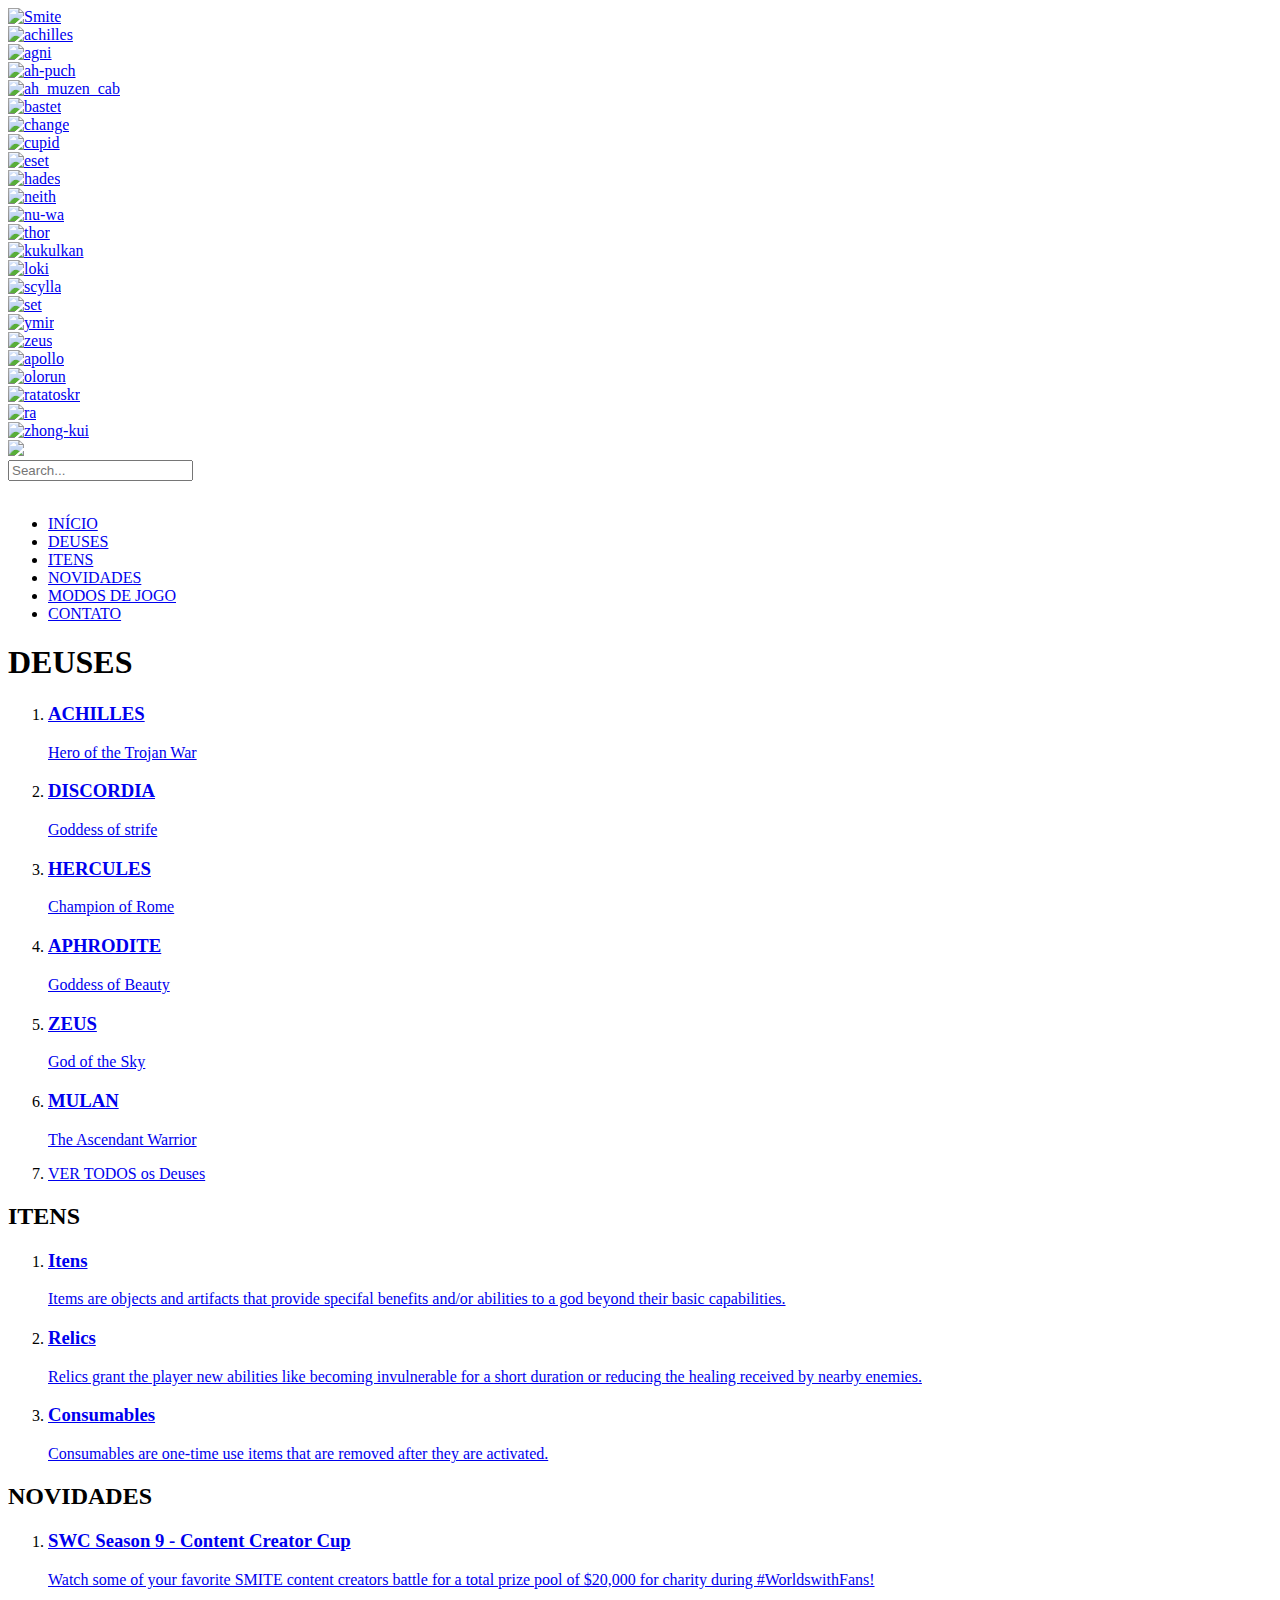
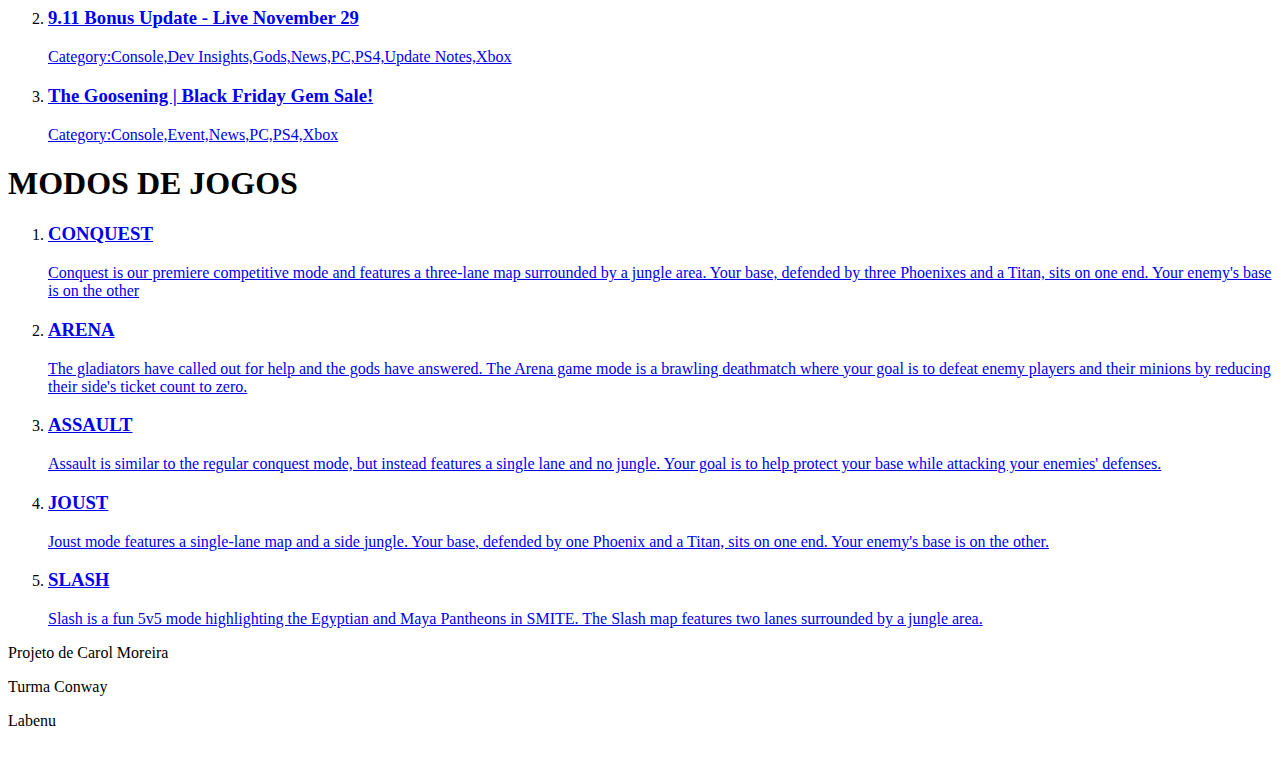
==== commit 3cdf4342: "add github pages path" ====
--- a/index.html
+++ b/index.html
@@ -12,21 +12,19 @@
   <link rel="preconnect" href="https://fonts.googleapis.com">
   <link rel="preconnect" href="https://fonts.gstatic.com" crossorigin>
   <link href="https://fonts.googleapis.com/css2?family=Acme&display=swap" rel="stylesheet">
-  <link rel="stylesheet" href="/styles/style.css">
-  <link rel="stylesheet" href="/styles/cards.css">
-  <link rel="stylesheet" href="/styles/nav-bar.css">
-  <link rel="stylesheet" href="/styles/content.css">
-  <link rel="stylesheet" href="/styles/carousel.css">
-  <link rel="stylesheet" href="/styles/login.css">
-  <script src="/script/index.js"></script>
-  <script src="/script/search.js"></script>
+  <link rel="stylesheet" href="/smite-landing-page/styles/style.css">
+  <link rel="stylesheet" href="/smite-landing-page/styles/cards.css">
+  <link rel="stylesheet" href="/smite-landing-page/styles/nav-bar.css">
+  <link rel="stylesheet" href="/smite-landing-page/styles/content.css">
+  <link rel="stylesheet" href="/smite-landing-page/styles/carousel.css">
+  <link rel="stylesheet" href="/smite-landing-page/styles/login.css">
   <title>Projeto Smite</title>
 </head>
 
 <body>
   <div class="cards-top-container">
     <a href="https://www.smitegame.com/" class="logo">
-      <img src="/assets/images/logo-smite.webp" alt="Smite">
+      <img src="/smite-landing-page/assets/images/logo-smite.webp" alt="Smite">
     </a>
 
     <div class="cards-top-bg"></div>
@@ -35,125 +33,125 @@
 
       <div class="img-container">
         <a href="https://www.smitegame.com/gods/achilles">
-          <img src="/assets/images/cards-top/achilles.webp" alt="achilles">
+          <img src="/smite-landing-page/assets/images/cards-top/achilles.webp" alt="achilles">
         </a>
       </div>
 
       <div class="img-container">
         <a href="https://www.smitegame.com/gods/agni">
-          <img src="/assets/images/cards-top/agni.webp" alt="agni">
+          <img src="/smite-landing-page/assets/images/cards-top/agni.webp" alt="agni">
         </a>
       </div>
 
       <div class="img-container">
         <a href="https://www.smitegame.com/gods/ah-puch">
-          <img src="/assets/images/cards-top/ah-puch.jpg" alt="ah-puch"></a>
+          <img src="/smite-landing-page/assets/images/cards-top/ah-puch.jpg" alt="ah-puch"></a>
       </div>
 
       <div class="img-container">
         <a href="https://www.smitegame.com/gods/ah-muzen-cab">
-          <img src="/assets/images/cards-top/ah_muzen_cab.jpg" alt="ah_muzen_cab"></a>
+          <img src="/smite-landing-page/assets/images/cards-top/ah_muzen_cab.jpg" alt="ah_muzen_cab"></a>
       </div>
 
       <div class="img-container">
         <a href="https://www.smitegame.com/gods/bastet">
-          <img src="/assets/images/cards-top/bastet_standard-bastet.jpg" alt="bastet"></a>
+          <img src="/smite-landing-page/assets/images/cards-top/bastet_standard-bastet.jpg" alt="bastet"></a>
       </div>
 
       <div class="img-container">
         <a href="https://www.smitegame.com/gods/chang'e">
-          <img src="/assets/images/cards-top/change_standard-change.webp" alt="change"></a>
+          <img src="/smite-landing-page/assets/images/cards-top/change_standard-change.webp" alt="change"></a>
       </div>
 
       <div class="img-container">
         <a href="https://www.smitegame.com/gods/cupid">
-          <img src="/assets/images/cards-top/cupid_standard-cupid.webp" alt="cupid"></a>
+          <img src="/smite-landing-page/assets/images/cards-top/cupid_standard-cupid.webp" alt="cupid"></a>
       </div>
 
       <div class="img-container">
         <a href="https://www.smitegame.com/gods/eset">
-          <img src="/assets/images/cards-top/eset_standard-eset.webp" alt="eset"></a>
+          <img src="/smite-landing-page/assets/images/cards-top/eset_standard-eset.webp" alt="eset"></a>
       </div>
 
       <div class="img-container">
         <a href="https://www.smitegame.com/gods/hades">
-          <img src="/assets/images/cards-top/hades_standard-hades.jpg" alt="hades"></a>
+          <img src="/smite-landing-page/assets/images/cards-top/hades_standard-hades.jpg" alt="hades"></a>
       </div>
 
       <div class="img-container">
         <a href="https://www.smitegame.com/gods/neith">
-          <img src="/assets/images/cards-top/neith_standard-neith.webp" alt="neith"></a>
+          <img src="/smite-landing-page/assets/images/cards-top/neith_standard-neith.webp" alt="neith"></a>
       </div>
 
       <div class="img-container">
         <a href="https://www.smitegame.com/gods/nu-wa">
-          <img src="/assets/images/cards-top/nu_wa_standard-nu-wa.jpg" alt="nu-wa"></a>
+          <img src="/smite-landing-page/assets/images/cards-top/nu_wa_standard-nu-wa.jpg" alt="nu-wa"></a>
       </div>
 
       <div class="img-container">
         <a href="https://www.smitegame.com/gods/thor">
-          <img src="/assets/images/cards-top/thor_standard-thor.webp" alt="thor"></a>
+          <img src="/smite-landing-page/assets/images/cards-top/thor_standard-thor.webp" alt="thor"></a>
       </div>
 
       <div class="img-container">
         <a href="https://www.smitegame.com/gods/kukulkan">
-          <img src="/assets/images/cards-top/kukulkan_standard-kukulkan.webp" alt="kukulkan"></a>
+          <img src="/smite-landing-page/assets/images/cards-top/kukulkan_standard-kukulkan.webp" alt="kukulkan"></a>
       </div>
 
       <div class="img-container">
         <a href="https://www.smitegame.com/gods/loki">
-          <img src="/assets/images/cards-top/loki_standard-loki.jpg" alt="loki"></a>
+          <img src="/smite-landing-page/assets/images/cards-top/loki_standard-loki.jpg" alt="loki"></a>
       </div>
 
       <div class="img-container">
         <a href="https://www.smitegame.com/gods/scylla">
-          <img src="/assets/images/cards-top/scylla_standard-scylla.webp" alt="scylla"></a>
+          <img src="/smite-landing-page/assets/images/cards-top/scylla_standard-scylla.webp" alt="scylla"></a>
       </div>
 
       <div class="img-container">
         <a href="https://www.smitegame.com/gods/set">
-          <img src="/assets/images/cards-top/set_standard-set.jpg" alt="set"></a>
+          <img src="/smite-landing-page/assets/images/cards-top/set_standard-set.jpg" alt="set"></a>
       </div>
 
       <div class="img-container">
         <a href="https://www.smitegame.com/gods/ymir">
-          <img src="/assets/images/cards-top/ymir_standard-ymir.webp" alt="ymir"></a>
+          <img src="/smite-landing-page/assets/images/cards-top/ymir_standard-ymir.webp" alt="ymir"></a>
       </div>
 
       <div class="img-container">
         <a href="https://www.smitegame.com/gods/zeus">
-          <img src="/assets/images/cards-top/zeus_standard-zeus.jpg" alt="zeus"></a>
+          <img src="/smite-landing-page/assets/images/cards-top/zeus_standard-zeus.jpg" alt="zeus"></a>
       </div>
 
       <div class="img-container">
         <a href="https://www.smitegame.com/gods/apollo">
-          <img src="/assets/images/cards-top/apollo_standard-apollo.webp" alt="apollo"></a>
+          <img src="/smite-landing-page/assets/images/cards-top/apollo_standard-apollo.webp" alt="apollo"></a>
       </div>
 
       <div class="img-container">
         <a href="https://www.smitegame.com/gods/olorun">
-          <img src="/assets/images/cards-top/olorun_standard-olorun.webp" alt="olorun"></a>
+          <img src="/smite-landing-page/assets/images/cards-top/olorun_standard-olorun.webp" alt="olorun"></a>
       </div>
 
       <div class="img-container">
         <a href="https://www.smitegame.com/gods/ratatoskr">
-          <img src="/assets/images/cards-top/ratatoskr_standard-ratatoskr.webp" alt="ratatoskr"></a>
+          <img src="/smite-landing-page/assets/images/cards-top/ratatoskr_standard-ratatoskr.webp" alt="ratatoskr"></a>
       </div>
 
       <div class="img-container">
         <a href="https://www.smitegame.com/gods/ra">
-          <img src="/assets/images/cards-top/ra_standard-ra.webp" alt="ra"></a>
+          <img src="/smite-landing-page/assets/images/cards-top/ra_standard-ra.webp" alt="ra"></a>
       </div>
 
       <div class="img-container">
         <a href="https://www.smitegame.com/gods/zhong-kui">
-          <img src="/assets/images/cards-top/zhong_kui_standard-zhong-kui.webp" alt="zhong-kui"></a>
+          <img src="/smite-landing-page/assets/images/cards-top/zhong_kui_standard-zhong-kui.webp" alt="zhong-kui"></a>
       </div>
 
     </div>
 
     <div class="img-mirror">
-      <img src="/assets/images/img-mirror.svg"></img>
+      <img src="/smite-landing-page/assets/images/img-mirror.svg"></img>
     </div>
 
   </div>
@@ -162,14 +160,14 @@
     <nav class="nav-bar">
       <div class="inner">
         <input id="search-box-id" class="search-box" type=search placeholder="Search...">
-        <a href="/search/index.html" class="search">
+        <a href="/smite-landing-page/search/index.html" class="search">
           <div class="nova-search">
-            <img src="/assets/icons/lupa-de-pesquisa.svg" alt="">
+            <img src="/smite-landing-page/assets/icons/lupa-de-pesquisa.svg" alt="">
           </div>
         </a>
         <ul id="nav-list-id" class="nav-list">
           <li><a href="#">INÍCIO</a></li>
-          <li><a href="/search/index.html">DEUSES</a></li>
+          <li><a href="/smite-landing-page/search/index.html">DEUSES</a></li>
           <li><a href="#itens">ITENS</a></li>
           <li><a href="#novidades">NOVIDADES</a></li>
           <li><a href="#modos-de-jogo">MODOS DE JOGO</a></li>
@@ -503,7 +501,7 @@
       <p>Turma Conway</p>
       <div class="labenu-container">
         <p>Labenu</p>
-        <img class="coracao" src="/assets/images/1007750651666780310.webp" alt="">
+        <img class="coracao" src="/smite-landing-page/assets/images/1007750651666780310.webp" alt="">
       </div>
     </div>
 
